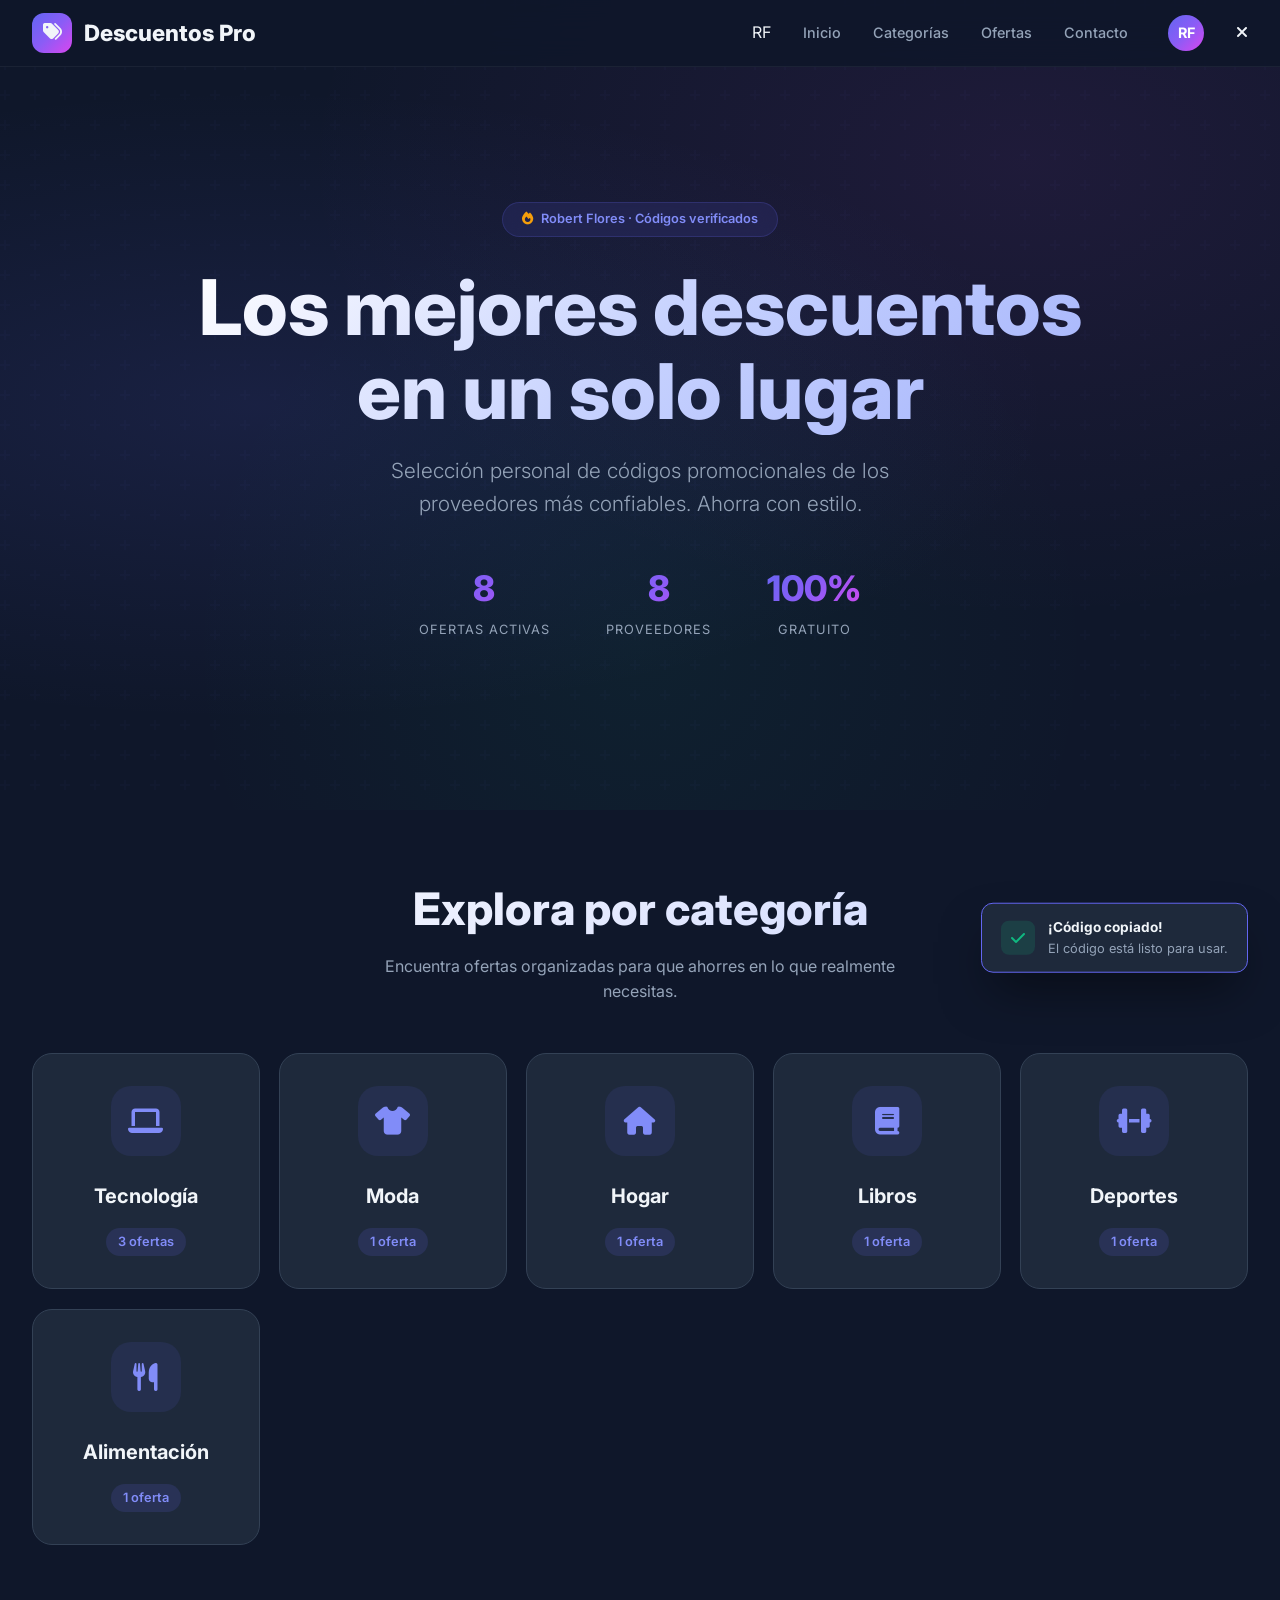
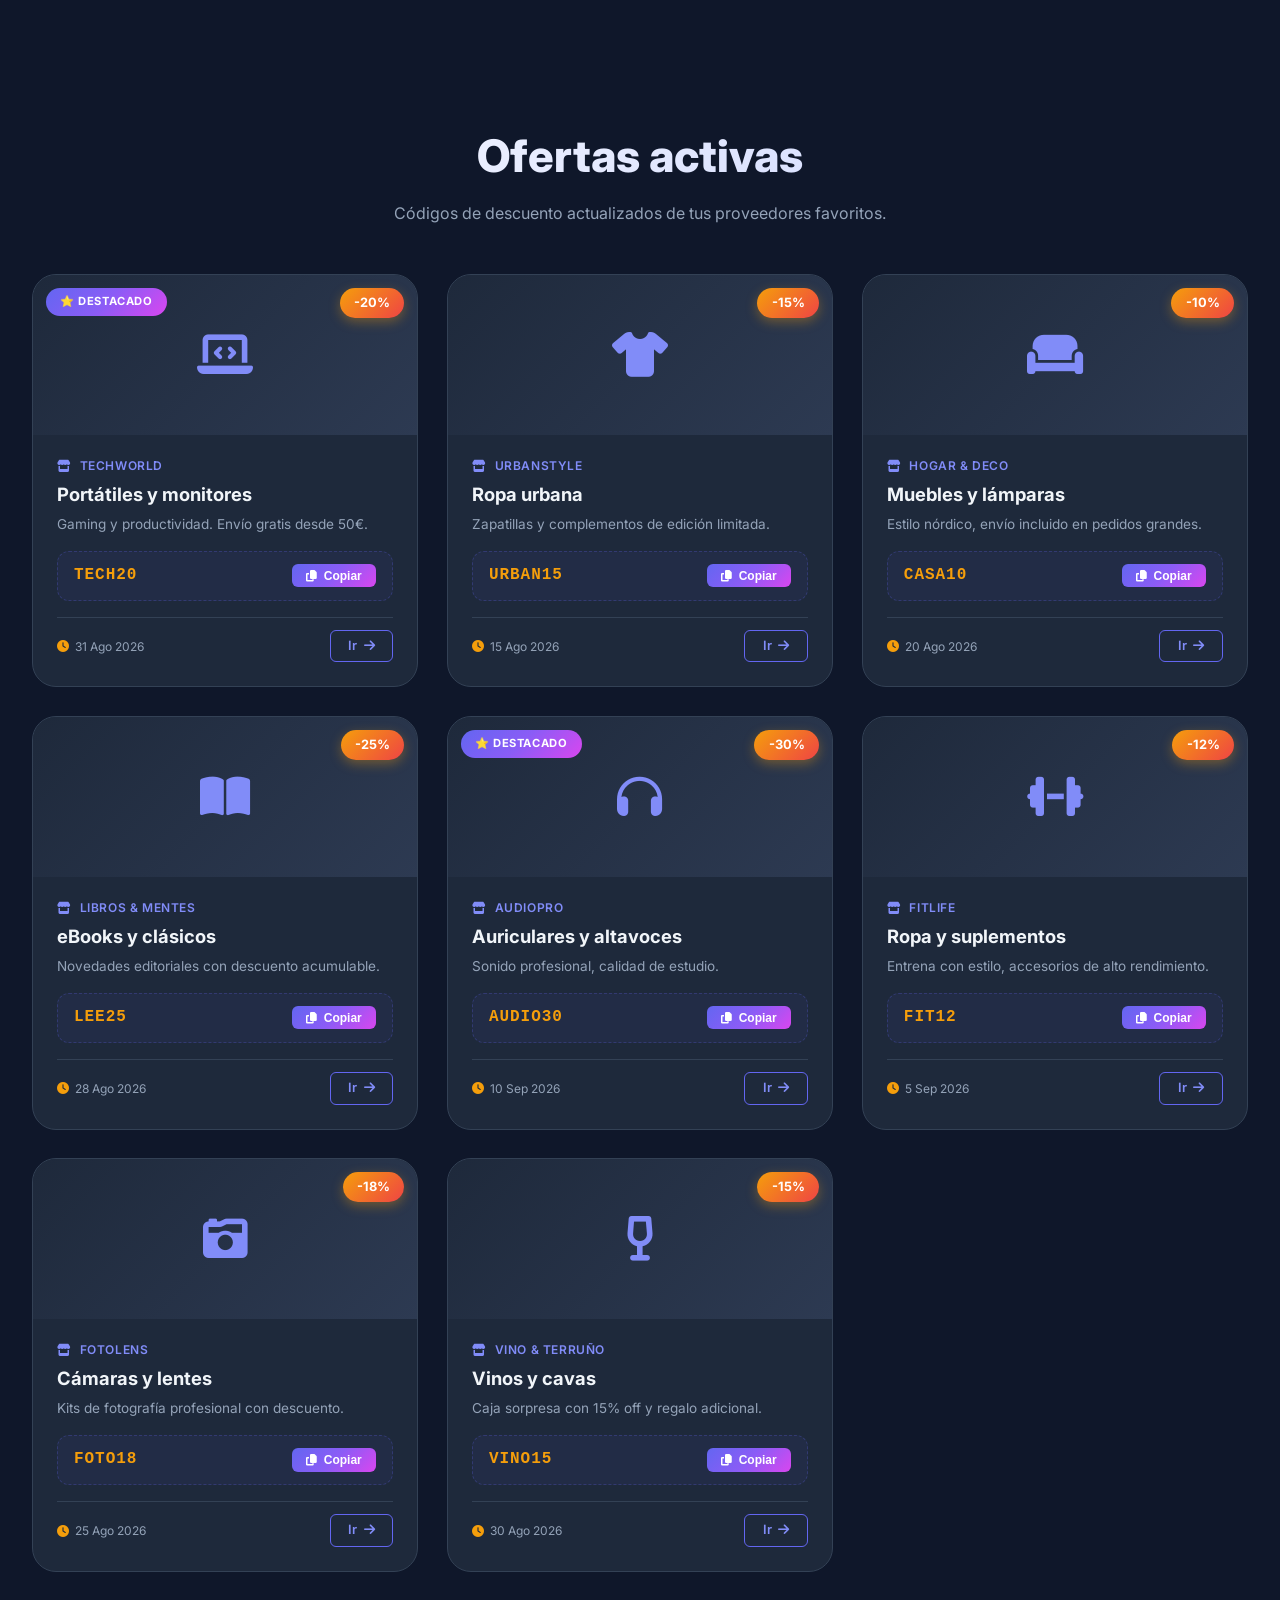
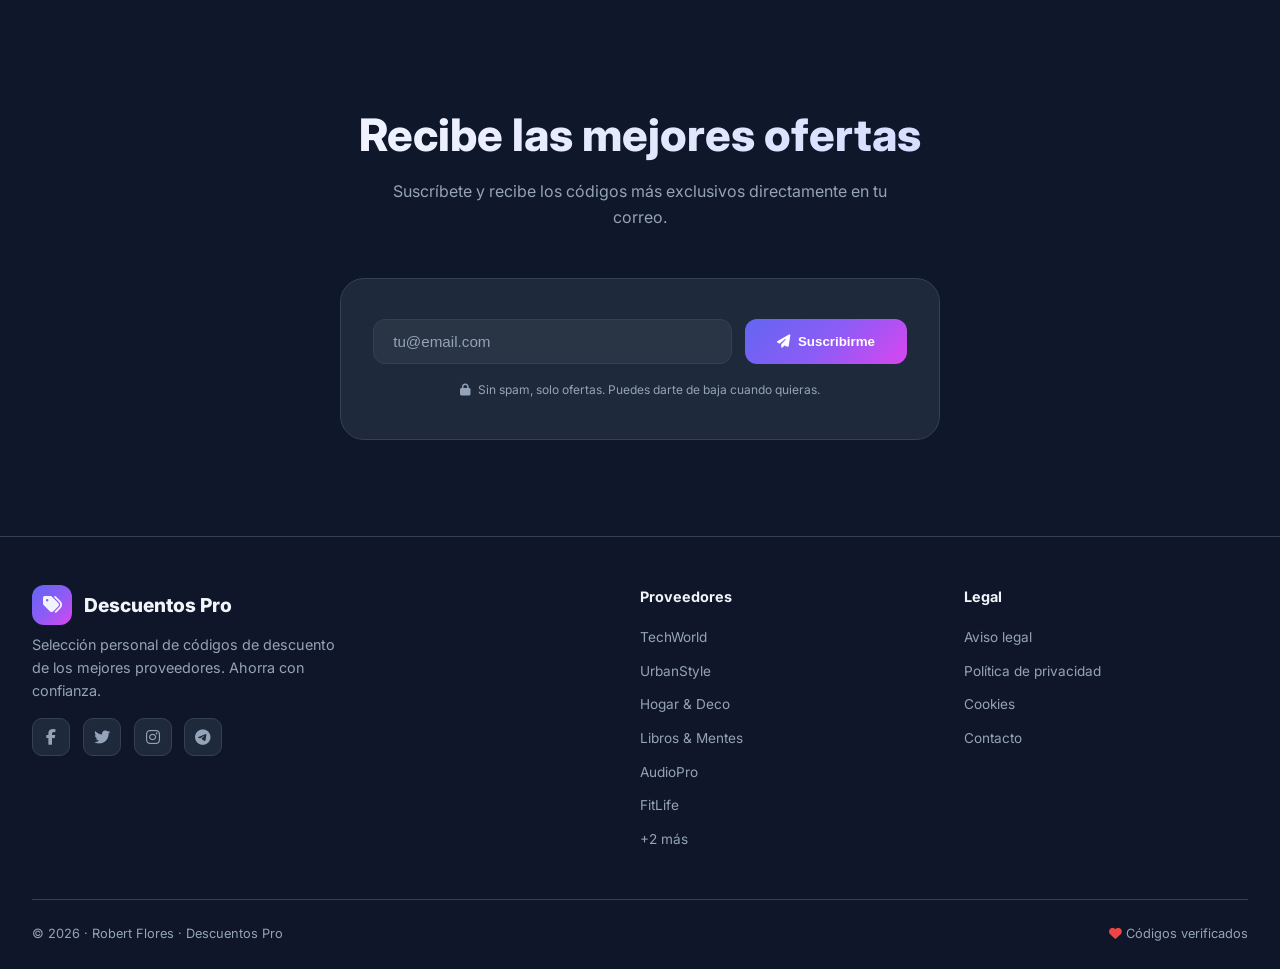
==== index.html @ d41b6330 "Mejorar menú hamburguesa para móvil" ====
<!DOCTYPE html>
<html lang="es">
<head>
    <meta charset="UTF-8">
    <meta name="viewport" content="width=device-width, initial-scale=1.0">
    <title>Descuentos Pro · Robert Flores</title>
    
    <!-- Google Fonts -->
    <link href="https://fonts.googleapis.com/css2?family=Inter:wght@300;400;500;600;700;800&display=swap" rel="stylesheet">
    
    <!-- Font Awesome -->
    <link rel="stylesheet" href="https://cdnjs.cloudflare.com/ajax/libs/font-awesome/6.5.1/css/all.min.css">
    
    <!-- CSS Personalizado -->
    <link rel="stylesheet" href="css/style.css">
</head>
<body>

<!-- ===== NAVEGACIÓN ===== -->
<nav id="navbar">
    <div class="nav-container">
        <a href="#" class="logo">
            <span class="logo-icon"><i class="fas fa-tags"></i></span>
            Descuentos Pro
        </a>
        
        <ul class="nav-links" id="navLinks">
            <!-- Avatar en móvil (se muestra solo en móvil) -->
            <li class="nav-avatar-mobile">RF</li>
            
            <!-- Enlaces -->
            <li><a href="#inicio" onclick="cerrarMenu()">Inicio</a></li>
            <li><a href="#categorias" onclick="cerrarMenu()">Categorías</a></li>
            <li><a href="#ofertas" onclick="cerrarMenu()">Ofertas</a></li>
            <li><a href="#contacto" onclick="cerrarMenu()">Contacto</a></li>
            
            <!-- Avatar en desktop -->
            <li><span class="nav-avatar">RF</span></li>
            
            <!-- Botón cerrar en móvil -->
            <li class="close-menu-btn" onclick="cerrarMenu()">
                <i class="fas fa-times"></i>
            </li>
        </ul>
        
        <button class="mobile-menu-btn" id="menuBtn" onclick="toggleMenu()">
            <i class="fas fa-bars"></i>
        </button>
    </div>
</nav>
    <!-- ===== HERO ===== -->
    <section class="hero" id="inicio">
        <div class="hero-content">
            <div class="hero-badge">
                <i class="fas fa-fire"></i> Robert Flores · Códigos verificados
            </div>
            <h1>Los mejores descuentos en un solo lugar</h1>
            <p>Selección personal de códigos promocionales de los proveedores más confiables. Ahorra con estilo.</p>
            <div class="hero-stats">
                <div class="stat-item">
                    <div class="stat-number" id="totalOfertas">0</div>
                    <div class="stat-label">Ofertas activas</div>
                </div>
                <div class="stat-item">
                    <div class="stat-number" id="totalProveedores">0</div>
                    <div class="stat-label">Proveedores</div>
                </div>
                <div class="stat-item">
                    <div class="stat-number">100%</div>
                    <div class="stat-label">Gratuito</div>
                </div>
            </div>
        </div>
    </section>

    <!-- ===== CATEGORÍAS ===== -->
    <section id="categorias">
        <div class="section-header fade-in">
            <h2>Explora por categoría</h2>
            <p>Encuentra ofertas organizadas para que ahorres en lo que realmente necesitas.</p>
        </div>
        <div class="categories-grid" id="categoriesGrid">
            <!-- Generado dinámicamente desde JavaScript -->
        </div>
    </section>

<!-- ===== OFERTAS ===== -->
<section id="ofertas">
    <div class="section-header fade-in">
        <h2>Ofertas activas</h2>
        <p id="filterStatus">Códigos de descuento actualizados de tus proveedores favoritos.</p>
        <!-- Botón para volver a todas las ofertas (oculto por defecto) -->
        <button id="resetFilterBtn" style="display:none; margin-top: 1rem; padding: 0.5rem 1.5rem; background: var(--gradient-1); border: none; border-radius: var(--radius-sm); color: white; font-weight: 600; cursor: pointer; transition: all 0.3s ease;">
            <i class="fas fa-undo"></i> Ver todas las ofertas
        </button>
    </div>
    <div class="products-grid" id="productsGrid">
        <div class="loading">
            <i class="fas fa-spinner fa-spin"></i>
            <p>Cargando ofertas...</p>
        </div>
    </div>
</section>

    <!-- ===== CONTACTO / NEWSLETTER ===== -->
    <section id="contacto">
        <div class="section-header fade-in">
            <h2>Recibe las mejores ofertas</h2>
            <p>Suscríbete y recibe los códigos más exclusivos directamente en tu correo.</p>
        </div>
        <div class="newsletter-container">
            <!-- Formulario con Formspree (reemplaza TU_ID) -->
            <form action="https://formspree.io/f/TU_ID_AQUI" method="POST" class="newsletter-form">
                <input type="email" name="email" placeholder="tu@email.com" required>
                <button type="submit">
                    <i class="fas fa-paper-plane"></i> Suscribirme
                </button>
            </form>
            <p class="newsletter-note">
                <i class="fas fa-lock"></i> Sin spam, solo ofertas. Puedes darte de baja cuando quieras.
            </p>
        </div>
    </section>

    <!-- ===== FOOTER ===== -->
    <footer>
        <div class="footer-container">
            <div class="footer-grid">
                <div class="footer-brand">
                    <a href="#" class="logo" style="font-size:1.2rem;">
                        <span class="logo-icon"><i class="fas fa-tags"></i></span>
                        Descuentos Pro
                    </a>
                    <p>Selección personal de códigos de descuento de los mejores proveedores. Ahorra con confianza.</p>
                    <div class="footer-social">
                        <a href="#" class="social-link"><i class="fab fa-facebook-f"></i></a>
                        <a href="#" class="social-link"><i class="fab fa-twitter"></i></a>
                        <a href="#" class="social-link"><i class="fab fa-instagram"></i></a>
                        <a href="#" class="social-link"><i class="fab fa-telegram-plane"></i></a>
                    </div>
                </div>
                <div class="footer-column">
                    <h4>Proveedores</h4>
                    <ul id="footerProveedores">
                        <!-- Generado dinámicamente -->
                    </ul>
                </div>
                <div class="footer-column">
                    <h4>Legal</h4>
                    <ul>
                        <li><a href="#">Aviso legal</a></li>
                        <li><a href="#">Política de privacidad</a></li>
                        <li><a href="#">Cookies</a></li>
                        <li><a href="#">Contacto</a></li>
                    </ul>
                </div>
            </div>
            <div class="footer-bottom">
                <span>© 2026 · Robert Flores · Descuentos Pro</span>
                <span><i class="fas fa-heart" style="color:#ef4444;"></i> Códigos verificados</span>
            </div>
        </div>
    </footer>

    <!-- ===== TOAST NOTIFICATION ===== -->
    <div class="toast" id="toast">
        <div class="toast-icon"><i class="fas fa-check"></i></div>
        <div class="toast-content">
            <h4 id="toast-title">¡Código copiado!</h4>
            <p id="toast-message">El código está listo para usar.</p>
        </div>
    </div>

    <!-- ===== JAVASCRIPT ===== -->
    <script src="js/main.js"></script>

</body>
</html>
---- css/style.css ----
/* ========================================
   VARIABLES GLOBALES
   ======================================== */
:root {
    --primary: #6366f1;
    --primary-dark: #4f46e5;
    --primary-light: #818cf8;
    --secondary: #f59e0b;
    --accent: #10b981;
    --bg: #0f172a;
    --bg-card: #1e293b;
    --bg-card-hover: #334155;
    --text: #f1f5f9;
    --text-muted: #94a3b8;
    --border: #334155;
    --gradient-1: linear-gradient(135deg, #6366f1 0%, #8b5cf6 50%, #d946ef 100%);
    --gradient-2: linear-gradient(135deg, #f59e0b 0%, #ef4444 100%);
    --shadow: 0 25px 50px -12px rgba(0, 0, 0, 0.5);
    --shadow-sm: 0 4px 6px -1px rgba(0, 0, 0, 0.3);
    --radius: 24px;
    --radius-sm: 12px;
}

/* ========================================
   RESET Y BASE
   ======================================== */
* {
    margin: 0;
    padding: 0;
    box-sizing: border-box;
}

body {
    font-family: 'Inter', sans-serif;
    background: var(--bg);
    color: var(--text);
    line-height: 1.6;
    overflow-x: hidden;
}

/* ========================================
   SCROLLBAR PERSONALIZADA
   ======================================== */
::-webkit-scrollbar {
    width: 6px;
}
::-webkit-scrollbar-track {
    background: var(--bg);
}
::-webkit-scrollbar-thumb {
    background: var(--bg-card);
    border-radius: 4px;
}
::-webkit-scrollbar-thumb:hover {
    background: var(--border);
}

/* ========================================
   NAVEGACIÓN
   ======================================== */
nav {
    position: fixed;
    top: 0;
    left: 0;
    right: 0;
    z-index: 1000;
    padding: 0.8rem 2rem;
    background: rgba(15, 23, 42, 0.85);
    backdrop-filter: blur(16px);
    border-bottom: 1px solid rgba(255, 255, 255, 0.05);
    transition: all 0.3s ease;
}

nav.scrolled {
    padding: 0.5rem 2rem;
    background: rgba(15, 23, 42, 0.96);
    box-shadow: 0 4px 20px rgba(0, 0, 0, 0.3);
}

.nav-container {
    max-width: 1400px;
    margin: 0 auto;
    display: flex;
    justify-content: space-between;
    align-items: center;
}

.logo {
    display: flex;
    align-items: center;
    gap: 0.75rem;
    font-size: 1.4rem;
    font-weight: 800;
    color: var(--text);
    text-decoration: none;
}

.logo-icon {
    width: 40px;
    height: 40px;
    background: var(--gradient-1);
    border-radius: var(--radius-sm);
    display: flex;
    align-items: center;
    justify-content: center;
    font-size: 1.2rem;
}

.nav-links {
    display: flex;
    gap: 2rem;
    list-style: none;
    align-items: center;
}

.nav-links a {
    color: var(--text-muted);
    text-decoration: none;
    font-weight: 500;
    font-size: 0.9rem;
    transition: color 0.2s;
    position: relative;
}

.nav-links a::after {
    content: '';
    position: absolute;
    bottom: -4px;
    left: 0;
    width: 0;
    height: 2px;
    background: var(--gradient-1);
    transition: width 0.3s ease;
}

.nav-links a:hover {
    color: var(--text);
}

.nav-links a:hover::after {
    width: 100%;
}

.nav-avatar {
    width: 36px;
    height: 36px;
    border-radius: 50%;
    background: var(--gradient-1);
    display: flex;
    align-items: center;
    justify-content: center;
    font-weight: 700;
    font-size: 0.9rem;
    color: white;
    margin-left: 0.5rem;
}

.mobile-menu-btn {
    display: none;
    background: none;
    border: none;
    color: var(--text);
    font-size: 1.5rem;
    cursor: pointer;
}

/* ========================================
   HERO
   ======================================== */
.hero {
    min-height: 90vh;
    display: flex;
    flex-direction: column;
    justify-content: center;
    align-items: center;
    text-align: center;
    padding: 6rem 2rem 4rem;
    position: relative;
    background:
        radial-gradient(ellipse at 20% 50%, rgba(99, 102, 241, 0.12) 0%, transparent 55%),
        radial-gradient(ellipse at 80% 20%, rgba(217, 70, 239, 0.08) 0%, transparent 50%),
        radial-gradient(ellipse at 50% 80%, rgba(16, 185, 129, 0.06) 0%, transparent 50%),
        var(--bg);
}

.hero::before {
    content: '';
    position: absolute;
    inset: 0;
    background: url("data:image/svg+xml,%3Csvg width='60' height='60' viewBox='0 0 60 60' xmlns='http://www.w3.org/2000/svg'%3E%3Cg fill='none' fill-rule='evenodd'%3E%3Cg fill='%236366f1' fill-opacity='0.04'%3E%3Cpath d='M36 34v-4h-2v4h-4v2h4v4h2v-4h4v-2h-4zm0-30V0h-2v4h-4v2h4v4h2V6h4V4h-4zM6 34v-4H4v4H0v2h4v4h2v-4h4v-2H6zM6 4V0H4v4H0v2h4v4h2V6h4V4H6z'/%3E%3C/g%3E%3C/g%3E%3C/svg%3E");
    opacity: 0.6;
    pointer-events: none;
}

.hero-content {
    position: relative;
    z-index: 2;
    max-width: 900px;
}

.hero-badge {
    display: inline-flex;
    align-items: center;
    gap: 0.5rem;
    background: rgba(99, 102, 241, 0.12);
    border: 1px solid rgba(99, 102, 241, 0.2);
    padding: 0.4rem 1.2rem;
    border-radius: 50px;
    font-size: 0.8rem;
    font-weight: 600;
    color: var(--primary-light);
    margin-bottom: 1.8rem;
    backdrop-filter: blur(8px);
}

.hero-badge i {
    color: var(--secondary);
}

.hero h1 {
    font-size: clamp(2.5rem, 6vw, 4.8rem);
    font-weight: 800;
    line-height: 1.1;
    margin-bottom: 1.2rem;
    background: linear-gradient(135deg, #fff 0%, #c7d2fe 50%, #a5b4fc 100%);
    -webkit-background-clip: text;
    -webkit-text-fill-color: transparent;
    background-clip: text;
}

.hero p {
    font-size: clamp(1rem, 2vw, 1.3rem);
    color: var(--text-muted);
    max-width: 600px;
    margin: 0 auto 2.5rem;
    font-weight: 300;
}

.hero-stats {
    display: flex;
    justify-content: center;
    gap: 3.5rem;
    flex-wrap: wrap;
    margin-top: 2.5rem;
}

.stat-item {
    text-align: center;
}

.stat-number {
    font-size: 2.2rem;
    font-weight: 800;
    background: var(--gradient-1);
    -webkit-background-clip: text;
    -webkit-text-fill-color: transparent;
    background-clip: text;
}

.stat-label {
    color: var(--text-muted);
    font-size: 0.8rem;
    text-transform: uppercase;
    letter-spacing: 0.08em;
    margin-top: 0.2rem;
}

/* ========================================
   SECCIONES
   ======================================== */
section {
    padding: 4rem 2rem;
    max-width: 1400px;
    margin: 0 auto;
}

.section-header {
    text-align: center;
    margin-bottom: 3rem;
}

.section-header h2 {
    font-size: clamp(1.8rem, 3.5vw, 2.8rem);
    font-weight: 800;
    background: linear-gradient(135deg, #fff 0%, #c7d2fe 100%);
    -webkit-background-clip: text;
    -webkit-text-fill-color: transparent;
    background-clip: text;
}

.section-header p {
    color: var(--text-muted);
    font-size: 1rem;
    max-width: 550px;
    margin: 0.5rem auto 0;
}

/* ========================================
   CATEGORÍAS
   ======================================== */
.categories-grid {
    display: grid;
    grid-template-columns: repeat(auto-fit, minmax(200px, 1fr));
    gap: 1.2rem;
    margin-bottom: 3rem;
}

.category-card {
    background: var(--bg-card);
    border: 1px solid var(--border);
    border-radius: 20px;
    padding: 2rem 1.5rem;
    text-align: center;
    cursor: pointer;
    transition: all 0.4s cubic-bezier(0.4, 0, 0.2, 1);
    position: relative;
    overflow: hidden;
}

/* Línea de color en la parte superior que aparece al hacer hover */
.category-card::before {
    content: '';
    position: absolute;
    top: 0;
    left: 0;
    right: 0;
    height: 3px;
    background: linear-gradient(90deg, #6366f1 0%, #8b5cf6 50%, #d946ef 100%);
    transform: scaleX(0);
    transition: transform 0.4s ease;
}

.category-card:hover {
    transform: translateY(-8px);
    border-color: var(--primary);
    box-shadow: var(--shadow);
}

.category-card:hover::before {
    transform: scaleX(1);
}

/* Icono de la categoría */
.category-card i {
    width: 70px;
    height: 70px;
    background: rgba(99, 102, 241, 0.1);
    border-radius: 20px;
    display: flex;
    align-items: center;
    justify-content: center;
    margin: 0 auto 1.5rem;
    font-size: 1.75rem;
    color: var(--primary-light);
    transition: all 0.3s ease;
}

/* ¡EFECTO QUE ILUMINA EL ICONO! */
.category-card:hover i {
    background: var(--gradient-1);
    color: white;
    transform: scale(1.1) rotate(-5deg);
    box-shadow: 0 10px 30px rgba(99, 102, 241, 0.4);
}

/* Texto de la categoría */
.category-card h4 {
    font-size: 1.25rem;
    font-weight: 700;
    margin-bottom: 0.5rem;
}

.category-card span {
    display: inline-block;
    background: rgba(99, 102, 241, 0.15);
    color: var(--primary-light);
    padding: 0.25rem 0.75rem;
    border-radius: 50px;
    font-size: 0.8rem;
    font-weight: 600;
    margin-top: 0.5rem;
}
/* ========================================
   PRODUCTOS / OFERTAS
   ======================================== */
.products-grid {
    display: grid;
    grid-template-columns: repeat(auto-fill, minmax(320px, 1fr));
    gap: 1.8rem;
}

.product-card {
    background: var(--bg-card);
    border: 1px solid var(--border);
    border-radius: var(--radius);
    overflow: hidden;
    transition: all 0.35s cubic-bezier(0.4, 0, 0.2, 1);
}

.product-card:hover {
    transform: translateY(-6px);
    border-color: var(--primary);
    box-shadow: var(--shadow);
}

.product-image {
    width: 100%;
    height: 160px;
    background: linear-gradient(135deg, #1e293b 0%, #2d3a52 100%);
    display: flex;
    align-items: center;
    justify-content: center;
    font-size: 2.8rem;
    color: var(--primary-light);
    position: relative;
}

.product-image .discount-tag {
    position: absolute;
    top: 0.8rem;
    right: 0.8rem;
    background: var(--gradient-2);
    color: white;
    padding: 0.3rem 0.9rem;
    border-radius: 50px;
    font-weight: 700;
    font-size: 0.8rem;
    box-shadow: 0 4px 12px rgba(245, 158, 11, 0.35);
}

.product-image .featured-badge {
    position: absolute;
    top: 0.8rem;
    left: 0.8rem;
    background: var(--gradient-1);
    color: white;
    padding: 0.3rem 0.9rem;
    border-radius: 50px;
    font-weight: 700;
    font-size: 0.7rem;
    text-transform: uppercase;
    letter-spacing: 0.05em;
}

.product-content {
    padding: 1.3rem 1.5rem 1.5rem;
}

.product-provider {
    display: flex;
    align-items: center;
    gap: 0.5rem;
    color: var(--primary-light);
    font-size: 0.75rem;
    font-weight: 600;
    text-transform: uppercase;
    letter-spacing: 0.05em;
    margin-bottom: 0.3rem;
}

.product-title {
    font-size: 1.15rem;
    font-weight: 700;
    margin-bottom: 0.3rem;
}

.product-description {
    color: var(--text-muted);
    font-size: 0.85rem;
    margin-bottom: 1rem;
    line-height: 1.5;
}

.code-box {
    background: rgba(99, 102, 241, 0.06);
    border: 1.5px dashed rgba(99, 102, 241, 0.25);
    border-radius: var(--radius-sm);
    padding: 0.7rem 1rem;
    display: flex;
    align-items: center;
    justify-content: space-between;
    gap: 0.8rem;
    transition: all 0.2s;
    margin-bottom: 1rem;
}

.code-box:hover {
    border-color: var(--primary);
    background: rgba(99, 102, 241, 0.08);
}

.code-box .code {
    font-family: 'Courier New', monospace;
    font-weight: 700;
    font-size: 1rem;
    color: var(--secondary);
    letter-spacing: 0.06em;
}

.copy-btn {
    background: var(--gradient-1);
    border: none;
    color: white;
    padding: 0.3rem 0.9rem;
    border-radius: 6px;
    font-weight: 600;
    font-size: 0.75rem;
    cursor: pointer;
    transition: all 0.2s;
    display: flex;
    align-items: center;
    gap: 0.4rem;
    white-space: nowrap;
}

.copy-btn:hover {
    transform: scale(1.04);
    box-shadow: 0 4px 14px rgba(99, 102, 241, 0.3);
}

.copy-btn.copied {
    background: var(--accent);
}

.product-footer {
    display: flex;
    justify-content: space-between;
    align-items: center;
    padding-top: 0.8rem;
    border-top: 1px solid var(--border);
    flex-wrap: wrap;
    gap: 0.5rem;
}

.expiry {
    display: flex;
    align-items: center;
    gap: 0.4rem;
    color: var(--text-muted);
    font-size: 0.75rem;
}

.expiry i {
    color: var(--secondary);
}

.visit-btn {
    background: transparent;
    border: 1px solid var(--primary);
    color: var(--primary-light);
    padding: 0.3rem 1.1rem;
    border-radius: 6px;
    font-weight: 600;
    font-size: 0.8rem;
    text-decoration: none;
    transition: all 0.2s;
    display: inline-flex;
    align-items: center;
    gap: 0.4rem;
}

.visit-btn:hover {
    background: var(--primary);
    color: white;
    transform: translateX(3px);
}

/* ========================================
   NEWSLETTER / CONTACTO
   ======================================== */
.newsletter-container {
    max-width: 600px;
    margin: 0 auto;
    background: var(--bg-card);
    border: 1px solid var(--border);
    border-radius: var(--radius);
    padding: 2.5rem 2rem;
    text-align: center;
}

.newsletter-form {
    display: flex;
    flex-wrap: wrap;
    gap: 0.8rem;
    justify-content: center;
}

.newsletter-form input {
    flex: 1;
    min-width: 200px;
    padding: 0.8rem 1.2rem;
    background: rgba(255, 255, 255, 0.05);
    border: 1px solid var(--border);
    border-radius: var(--radius-sm);
    color: var(--text);
    font-size: 0.95rem;
    outline: none;
    transition: all 0.3s ease;
}

.newsletter-form input:focus {
    border-color: var(--primary);
    box-shadow: 0 0 0 3px rgba(99, 102, 241, 0.2);
}

.newsletter-form input::placeholder {
    color: var(--text-muted);
}

.newsletter-form button {
    padding: 0.8rem 2rem;
    background: var(--gradient-1);
    border: none;
    border-radius: var(--radius-sm);
    color: white;
    font-weight: 700;
    cursor: pointer;
    transition: all 0.3s ease;
    display: flex;
    align-items: center;
    gap: 0.5rem;
}

.newsletter-form button:hover {
    transform: translateY(-2px);
    box-shadow: 0 10px 30px rgba(99, 102, 241, 0.3);
}

.newsletter-note {
    color: var(--text-muted);
    font-size: 0.75rem;
    margin-top: 1rem;
}

.newsletter-note i {
    margin-right: 0.3rem;
}

/* ========================================
   FOOTER
   ======================================== */
footer {
    background: rgba(15, 23, 42, 0.95);
    border-top: 1px solid var(--border);
    padding: 3rem 2rem 1.5rem;
    margin-top: 2rem;
}

.footer-container {
    max-width: 1400px;
    margin: 0 auto;
}

.footer-grid {
    display: grid;
    grid-template-columns: 2fr 1fr 1fr;
    gap: 2.5rem;
    margin-bottom: 2.5rem;
}

.footer-brand p {
    color: var(--text-muted);
    font-size: 0.9rem;
    margin-top: 0.5rem;
    max-width: 320px;
}

.footer-social {
    display: flex;
    gap: 0.8rem;
    margin-top: 1rem;
}

.social-link {
    width: 38px;
    height: 38px;
    background: var(--bg-card);
    border: 1px solid var(--border);
    border-radius: 10px;
    display: flex;
    align-items: center;
    justify-content: center;
    color: var(--text-muted);
    text-decoration: none;
    transition: all 0.2s;
}

.social-link:hover {
    background: var(--primary);
    color: white;
    border-color: var(--primary);
    transform: translateY(-2px);
}

.footer-column h4 {
    font-size: 0.9rem;
    font-weight: 700;
    margin-bottom: 1rem;
}

.footer-column ul {
    list-style: none;
}

.footer-column li {
    margin-bottom: 0.5rem;
}

.footer-column a {
    color: var(--text-muted);
    text-decoration: none;
    font-size: 0.85rem;
    transition: color 0.2s;
}

.footer-column a:hover {
    color: var(--primary-light);
}

.footer-bottom {
    border-top: 1px solid var(--border);
    padding-top: 1.5rem;
    display: flex;
    justify-content: space-between;
    flex-wrap: wrap;
    gap: 0.8rem;
    font-size: 0.8rem;
    color: var(--text-muted);
}

/* ========================================
   TOAST NOTIFICATION
   ======================================== */
.toast {
    position: fixed;
    bottom: 2rem;
    right: 2rem;
    background: var(--bg-card);
    border: 1px solid var(--primary);
    border-radius: var(--radius-sm);
    padding: 0.8rem 1.2rem;
    display: flex;
    align-items: center;
    gap: 0.8rem;
    box-shadow: var(--shadow);
    transform: translateY(150%);
    transition: transform 0.35s cubic-bezier(0.4, 0, 0.2, 1);
    z-index: 9999;
    max-width: 380px;
}

.toast.show {
    transform: translateY(0);
}

.toast-icon {
    width: 34px;
    height: 34px;
    background: rgba(16, 185, 129, 0.15);
    border-radius: 8px;
    display: flex;
    align-items: center;
    justify-content: center;
    color: var(--accent);
    font-size: 1rem;
}

.toast-content h4 {
    font-size: 0.85rem;
    font-weight: 700;
}

.toast-content p {
    color: var(--text-muted);
    font-size: 0.8rem;
}

/* ========================================
   LOADING
   ======================================== */
.loading {
    text-align: center;
    padding: 4rem;
    color: var(--text-muted);
    grid-column: 1 / -1;
}

.loading i {
    font-size: 3rem;
    margin-bottom: 1rem;
    color: var(--primary);
}

/* ========================================
   ANIMACIONES
   ======================================== */
.fade-in {
    opacity: 0;
    transform: translateY(25px);
    transition: all 0.6s ease;
}

.fade-in.visible {
    opacity: 1;
    transform: translateY(0);
}

/* ========================================
   RESPONSIVE
   ======================================== */
@media (max-width: 768px) {
    .nav-links {
        display: none;
    }
    
    .mobile-menu-btn {
        display: block;
    }
    
    .hero-stats {
        gap: 2rem;
    }
    
    .stat-number {
        font-size: 1.8rem;
    }
    
    .footer-grid {
        grid-template-columns: 1fr;
        text-align: center;
    }
    
    .footer-social {
        justify-content: center;
    }
    
    .footer-brand p {
        max-width: 100%;
    }
    
    .products-grid {
        grid-template-columns: 1fr;
    }
    
    .categories-grid {
        grid-template-columns: repeat(2, 1fr);
    }
}

@media (max-width: 480px) {
    .categories-grid {
        grid-template-columns: 1fr 1fr;
        gap: 0.8rem;
    }
    
    .category-card {
        padding: 1rem;
    }
    
    .category-card i {
        font-size: 1.4rem;
    }
    
    .newsletter-form {
        flex-direction: column;
    }
    
    .newsletter-form input,
    .newsletter-form button {
        width: 100%;
    }
}

/* ========================================
   BOTÓN RESET FILTRO
   ======================================== */
#resetFilterBtn {
    transition: all 0.3s ease;
}

#resetFilterBtn:hover {
    transform: scale(1.05);
    box-shadow: 0 4px 15px rgba(99, 102, 241, 0.4);
}

#resetFilterBtn i {
    margin-right: 0.5rem;
}

/* ========================================
   MENÚ MÓVIL MEJORADO
   ======================================== */

/* El botón hamburguesa */
.mobile-menu-btn {
    display: none;
    background: none;
    border: none;
    color: var(--text);
    font-size: 1.5rem;
    cursor: pointer;
    z-index: 1001;
    padding: 0.5rem;
    position: relative;
}

/* Cuando el menú está abierto */
.mobile-menu-btn.active {
    color: var(--primary-light);
}

/* El menú desplegable */
.nav-links {
    display: flex;
    gap: 2rem;
    list-style: none;
    align-items: center;
}

/* ========================================
   ESTILOS PARA MÓVIL (max-width: 768px)
   ======================================== */
@media (max-width: 768px) {
    /* El botón hamburguesa se muestra */
    .mobile-menu-btn {
        display: block;
        order: 3;
    }

    /* El logo queda a la izquierda */
    .nav-container .logo {
        order: 1;
    }

    /* Avatar se oculta en móvil (opcional) */
    .nav-avatar {
        display: none;
    }

    /* El menú se convierte en overlay */
    .nav-links {
        position: fixed;
        top: 0;
        left: 0;
        right: 0;
        bottom: 0;
        background: rgba(15, 23, 42, 0.98);
        backdrop-filter: blur(20px);
        flex-direction: column;
        justify-content: center;
        align-items: center;
        gap: 2rem;
        padding: 2rem;
        z-index: 1000;
        opacity: 0;
        visibility: hidden;
        transform: translateY(-20px);
        transition: all 0.4s cubic-bezier(0.4, 0, 0.2, 1);
        pointer-events: none;
    }

    /* Cuando el menú está abierto */
    .nav-links.active {
        opacity: 1;
        visibility: visible;
        transform: translateY(0);
        pointer-events: all;
    }

    /* Estilo de los enlaces en móvil */
    .nav-links a {
        font-size: 1.8rem;
        font-weight: 600;
        color: var(--text);
        padding: 0.5rem 2rem;
        border-radius: 12px;
        transition: all 0.3s ease;
        width: 100%;
        max-width: 300px;
        text-align: center;
    }

    .nav-links a::after {
        display: none;
    }

    .nav-links a:hover {
        background: rgba(99, 102, 241, 0.15);
        color: var(--primary-light);
    }

    /* Avatar en móvil (dentro del menú) */
    .nav-links .nav-avatar-mobile {
        display: flex;
        width: 60px;
        height: 60px;
        background: var(--gradient-1);
        border-radius: 50%;
        align-items: center;
        justify-content: center;
        font-size: 1.8rem;
        font-weight: 700;
        color: white;
        margin-bottom: 1rem;
    }

    /* Ocultar avatar del nav en móvil */
    .nav-links .nav-avatar {
        display: none;
    }

    /* Cerrar menú con X (opcional) */
    .close-menu-btn {
        position: absolute;
        top: 1.5rem;
        right: 1.5rem;
        background: none;
        border: none;
        color: var(--text);
        font-size: 2rem;
        cursor: pointer;
        padding: 0.5rem;
        transition: transform 0.3s ease;
    }

    .close-menu-btn:hover {
        transform: rotate(90deg);
        color: var(--primary-light);
    }

    /* Contenedor del menú en móvil */
    .nav-links .menu-content {
        display: flex;
        flex-direction: column;
        align-items: center;
        gap: 1.5rem;
        width: 100%;
    }
}

/* ========================================
   TABLETAS (max-width: 1024px)
   ======================================== */
@media (max-width: 1024px) and (min-width: 769px) {
    .nav-links {
        gap: 1.5rem;
    }
    
    .nav-links a {
        font-size: 0.85rem;
    }
}

/* ========================================
   PANTALLAS MUY PEQUEÑAS (max-width: 480px)
   ======================================== */
@media (max-width: 480px) {
    .nav-links a {
        font-size: 1.4rem;
        padding: 0.4rem 1.5rem;
    }

    .nav-links .nav-avatar-mobile {
        width: 50px;
        height: 50px;
        font-size: 1.5rem;
    }
}
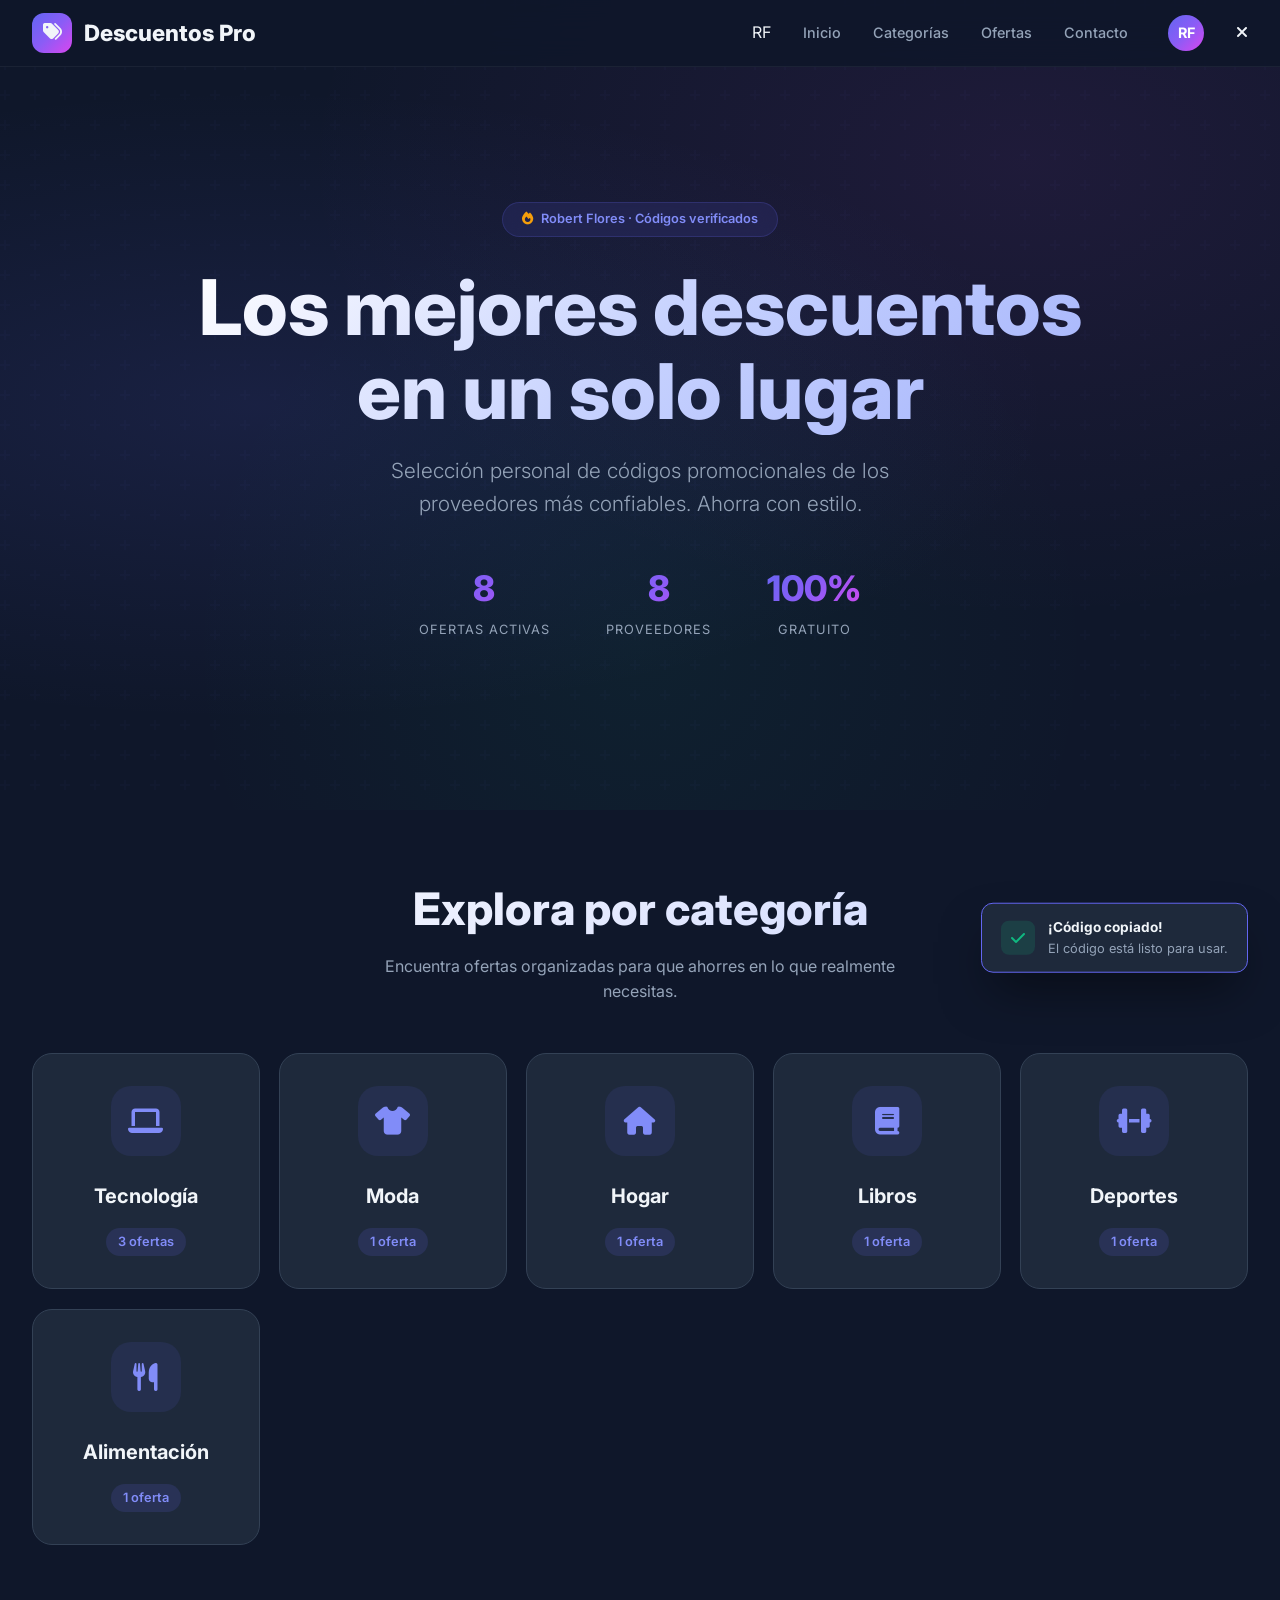
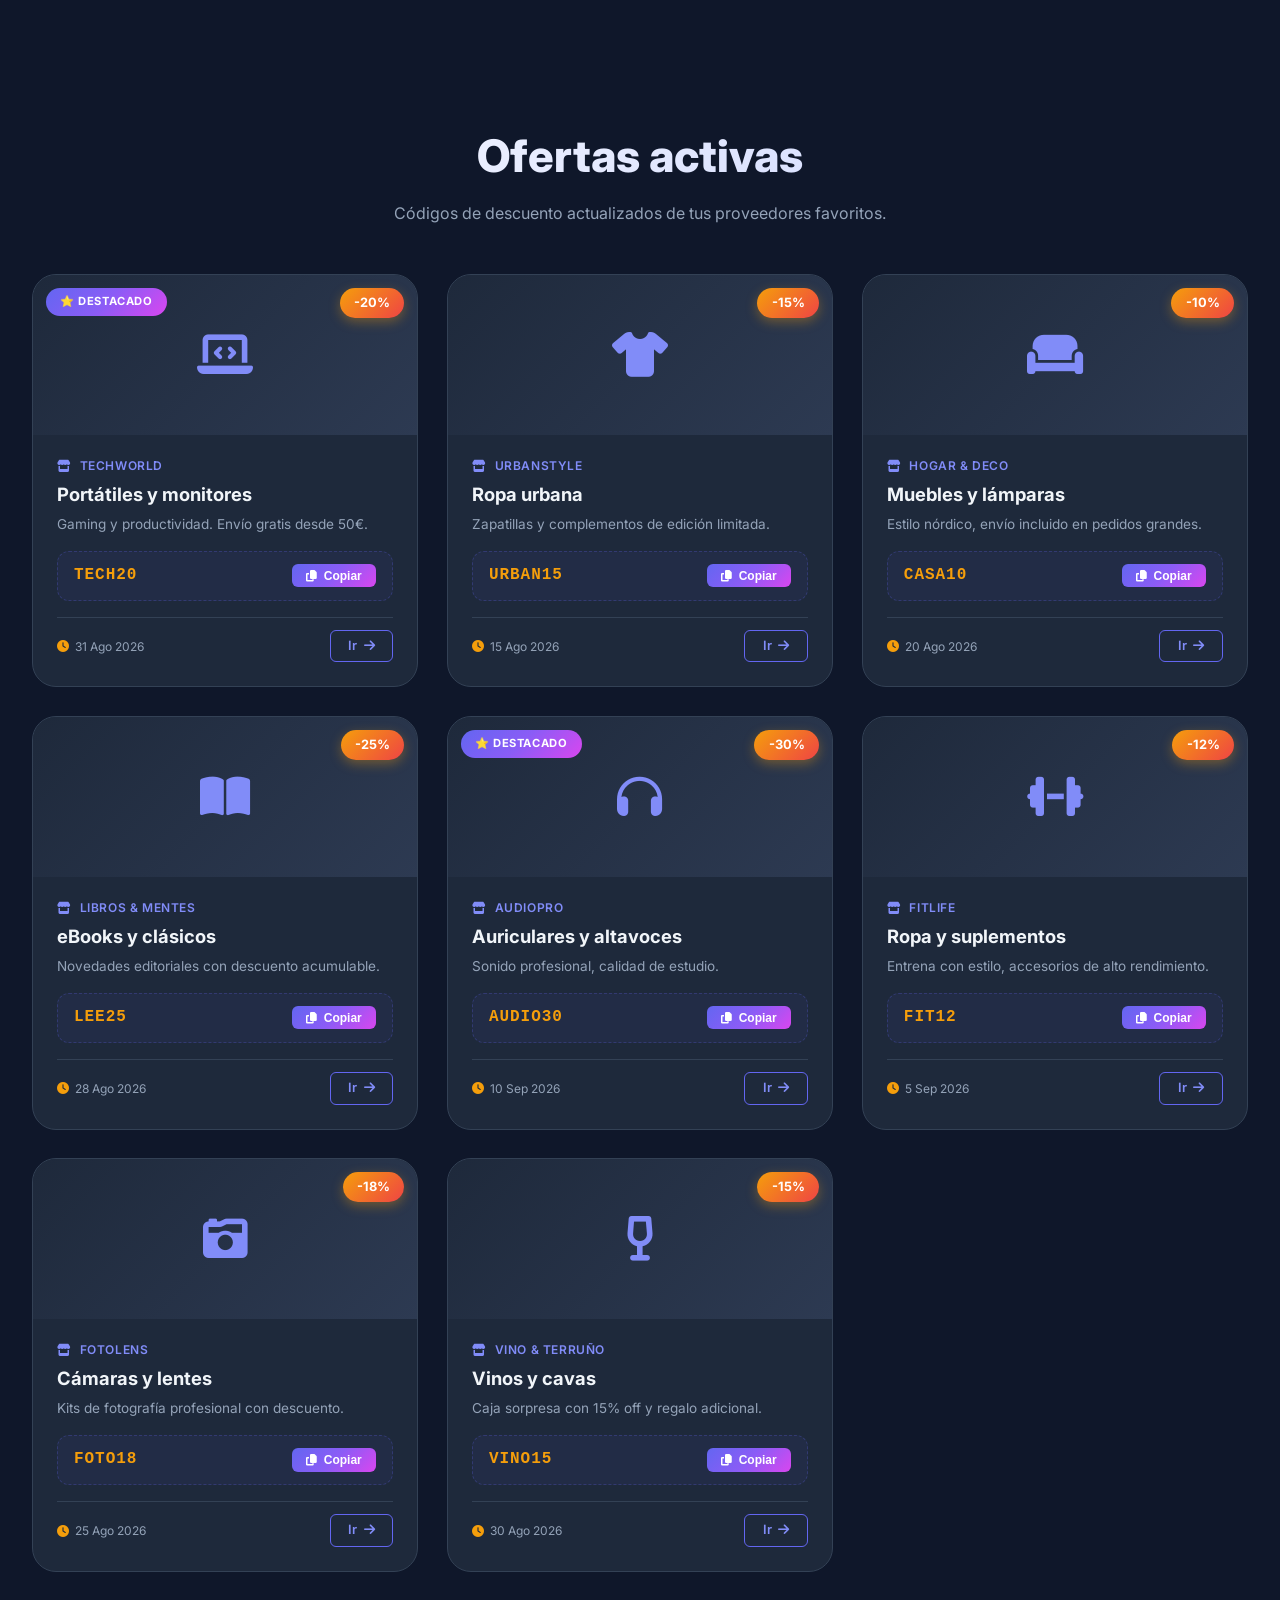
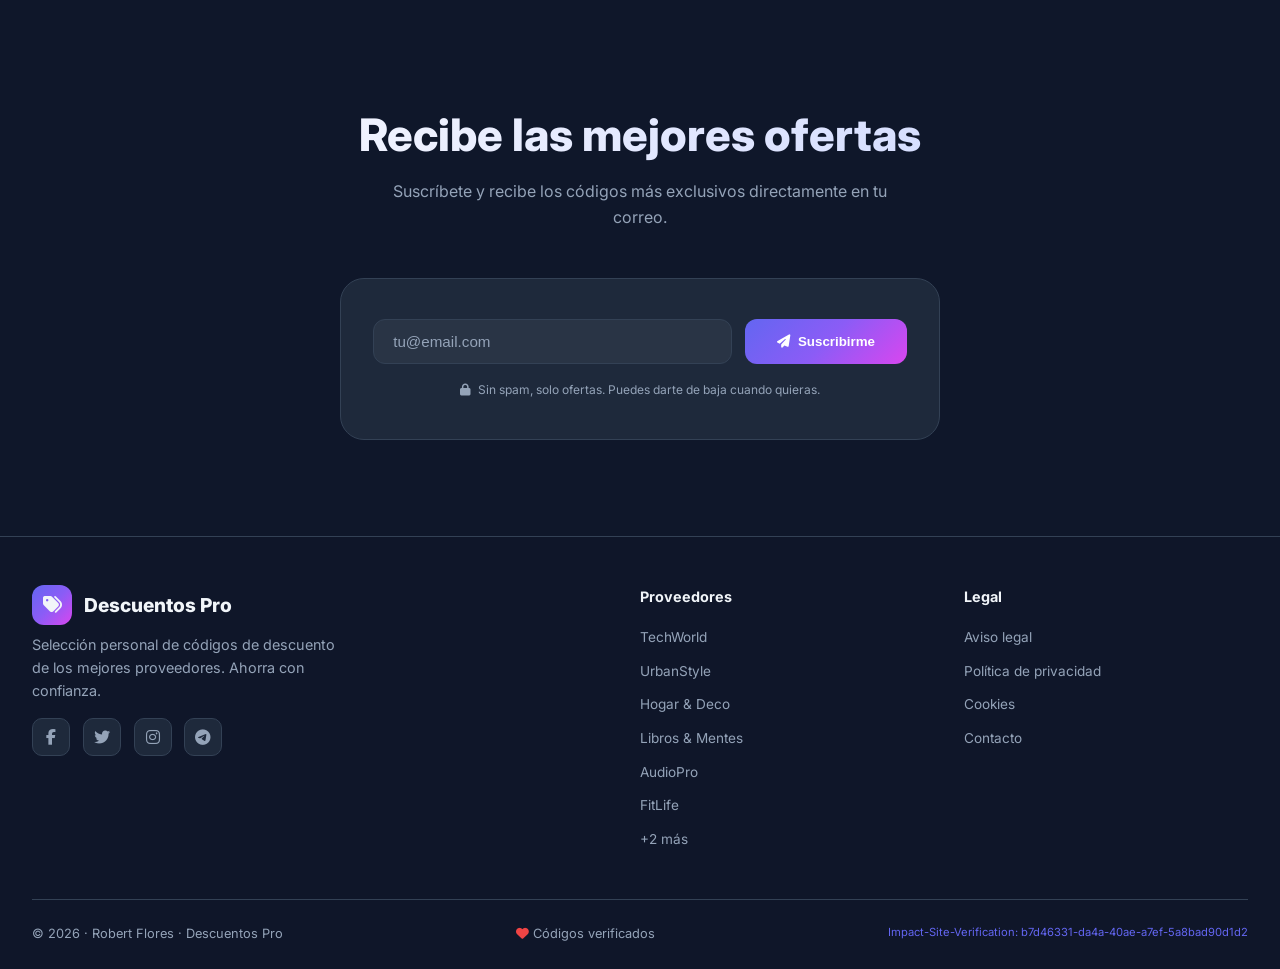
==== commit d72a70e5: "Agregar verificación de Impact en el footer" ====
--- a/index.html
+++ b/index.html
@@ -5,6 +5,9 @@
     <meta name="viewport" content="width=device-width, initial-scale=1.0">
     <title>Descuentos Pro · Robert Flores</title>
     
+    <!-- Meta Tag de verificacion de Impact -->
+    <!-- <meta name='impact-site-verification' value='b7d46331-da4a-40ae-a7ef-5a8bad90d1d2'> -->
+
     <!-- Google Fonts -->
     <link href="https://fonts.googleapis.com/css2?family=Inter:wght@300;400;500;600;700;800&display=swap" rel="stylesheet">
     
@@ -158,6 +161,7 @@
             <div class="footer-bottom">
                 <span>© 2026 · Robert Flores · Descuentos Pro</span>
                 <span><i class="fas fa-heart" style="color:#ef4444;"></i> Códigos verificados</span>
+                <span style="font-size:0.7rem; color:#6366f1;">Impact-Site-Verification: b7d46331-da4a-40ae-a7ef-5a8bad90d1d2</span>
             </div>
         </div>
     </footer>
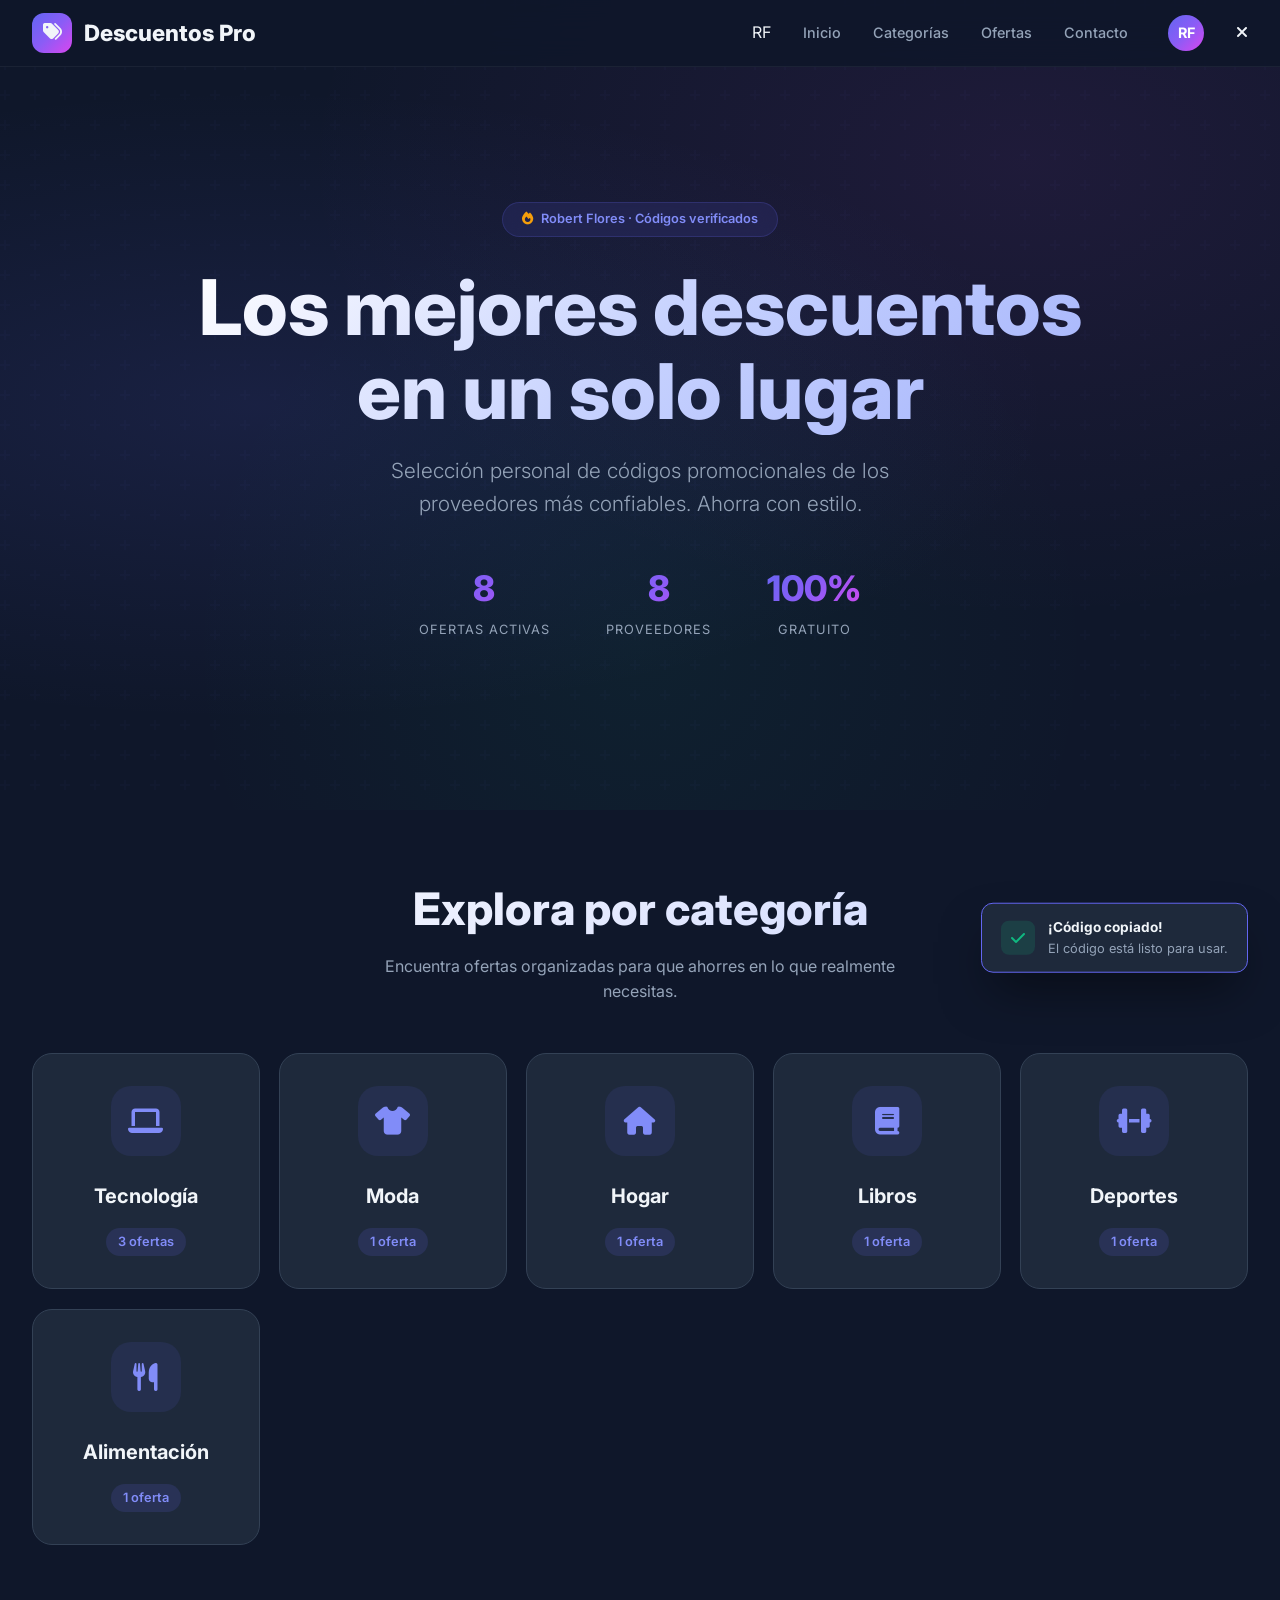
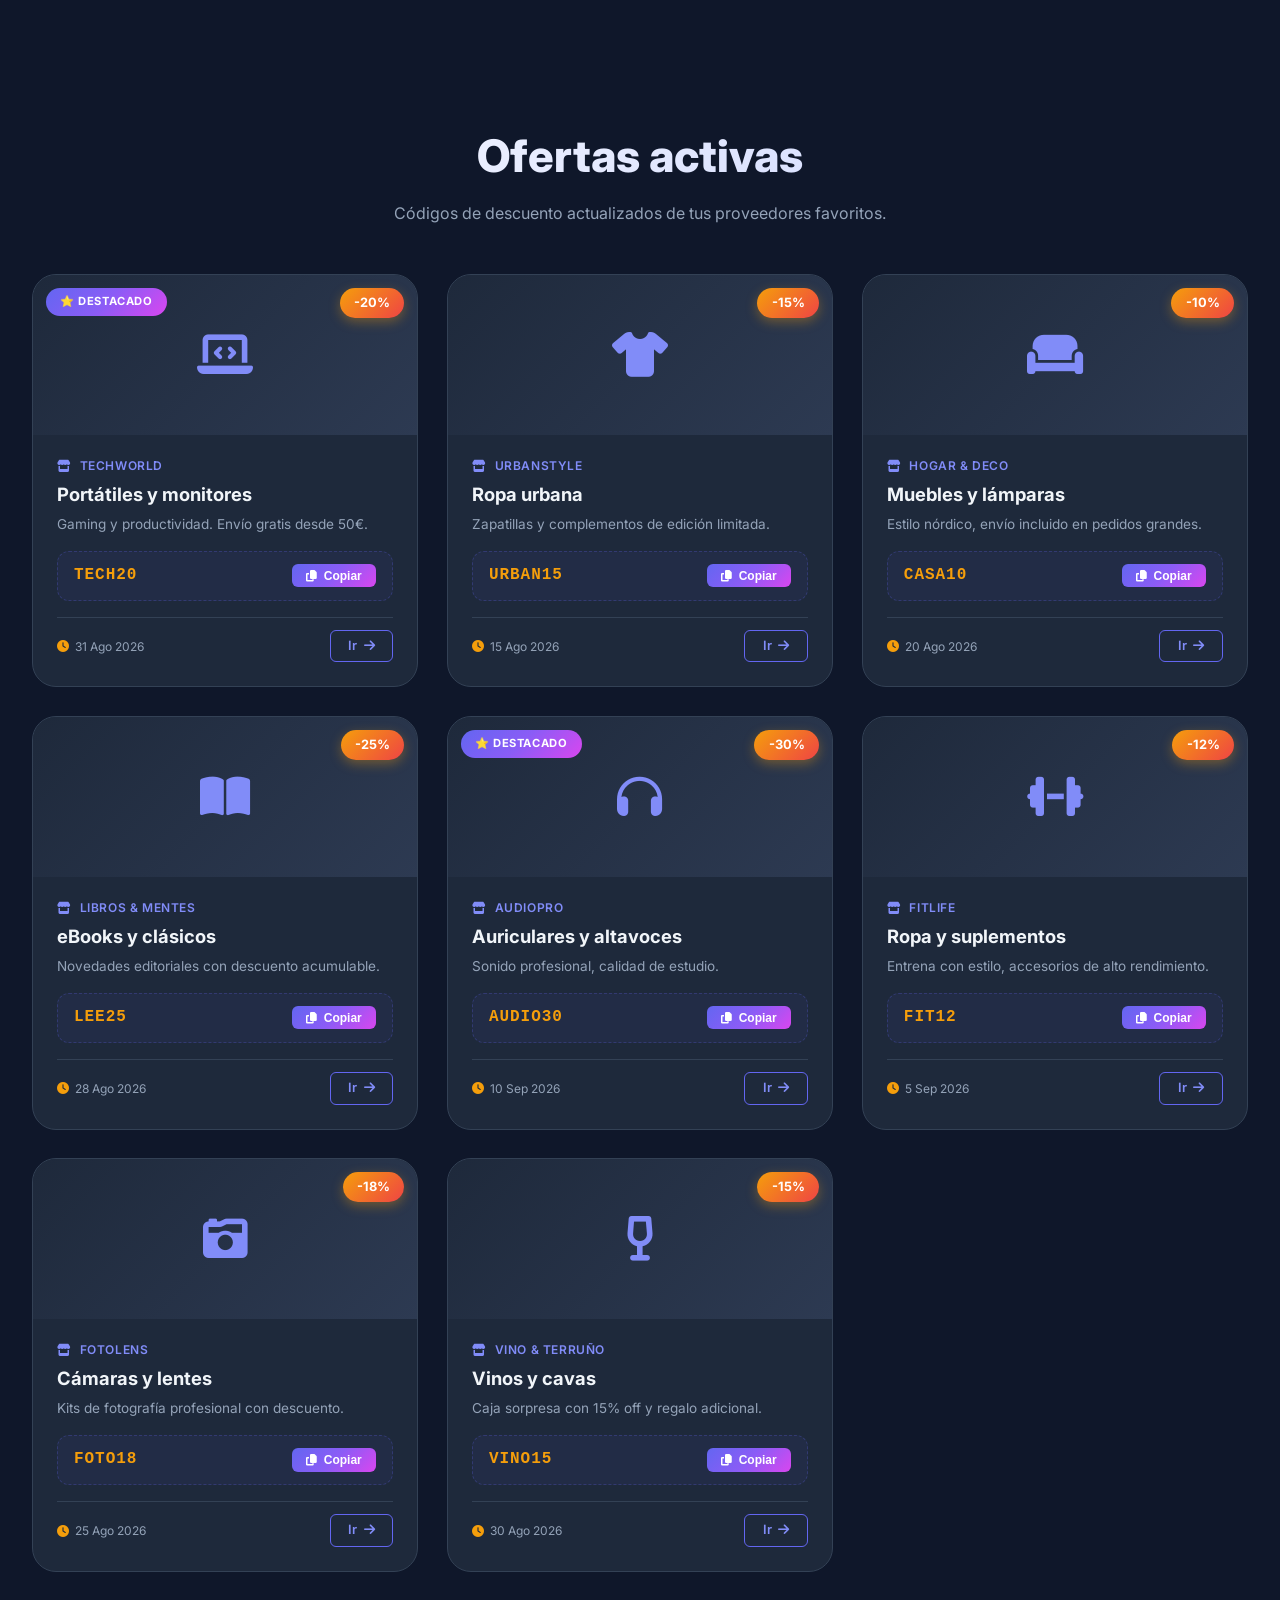
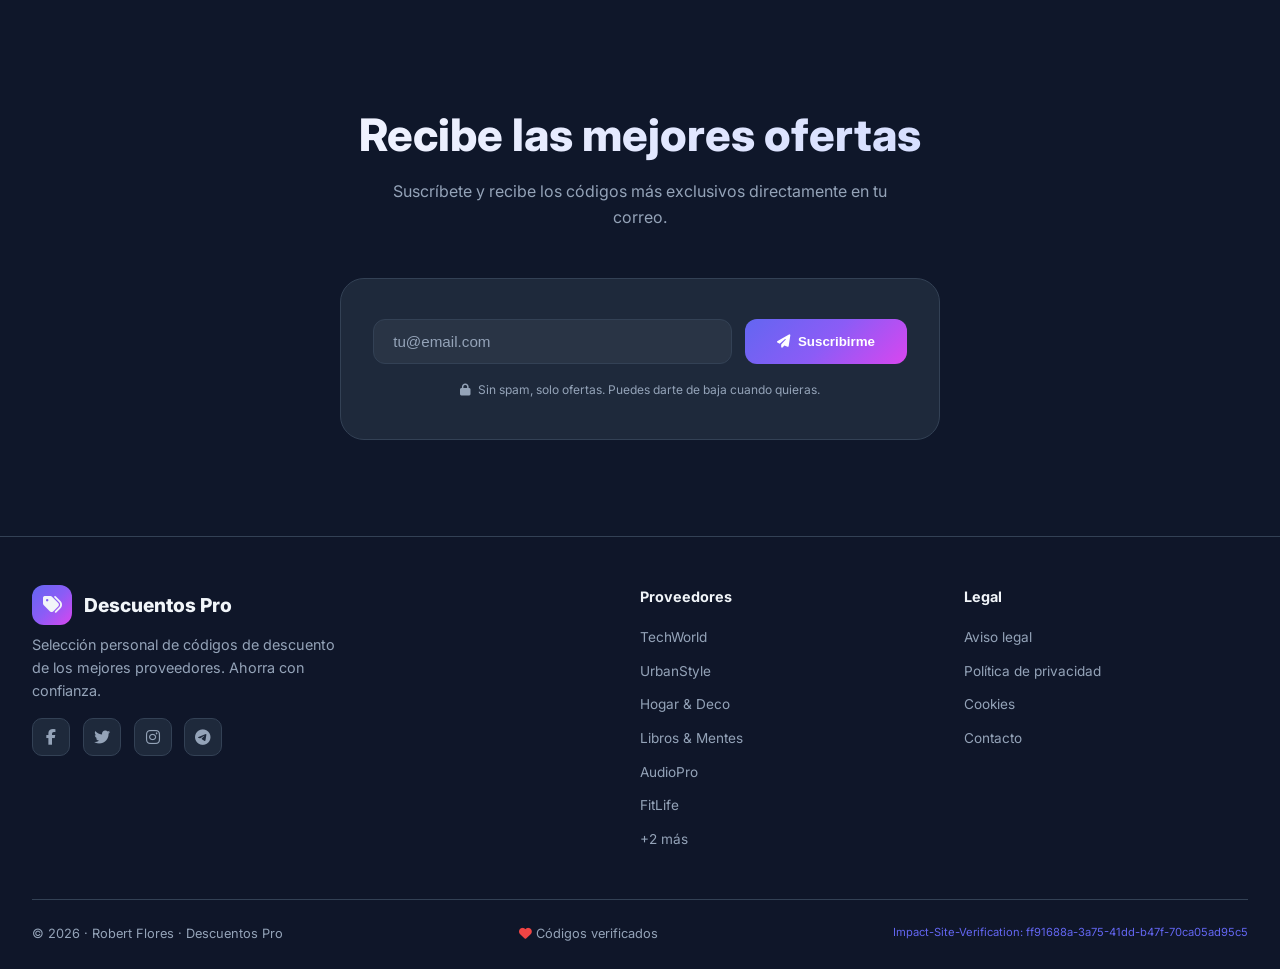
==== commit c018a946: "agregar nueva verificacion para Impact" ====
--- a/index.html
+++ b/index.html
@@ -161,7 +161,7 @@
             <div class="footer-bottom">
                 <span>© 2026 · Robert Flores · Descuentos Pro</span>
                 <span><i class="fas fa-heart" style="color:#ef4444;"></i> Códigos verificados</span>
-                <span style="font-size:0.7rem; color:#6366f1;">Impact-Site-Verification: b7d46331-da4a-40ae-a7ef-5a8bad90d1d2</span>
+                <span style="font-size:0.7rem; color:#6366f1;">Impact-Site-Verification: ff91688a-3a75-41dd-b47f-70ca05ad95c5</span>
             </div>
         </div>
     </footer>
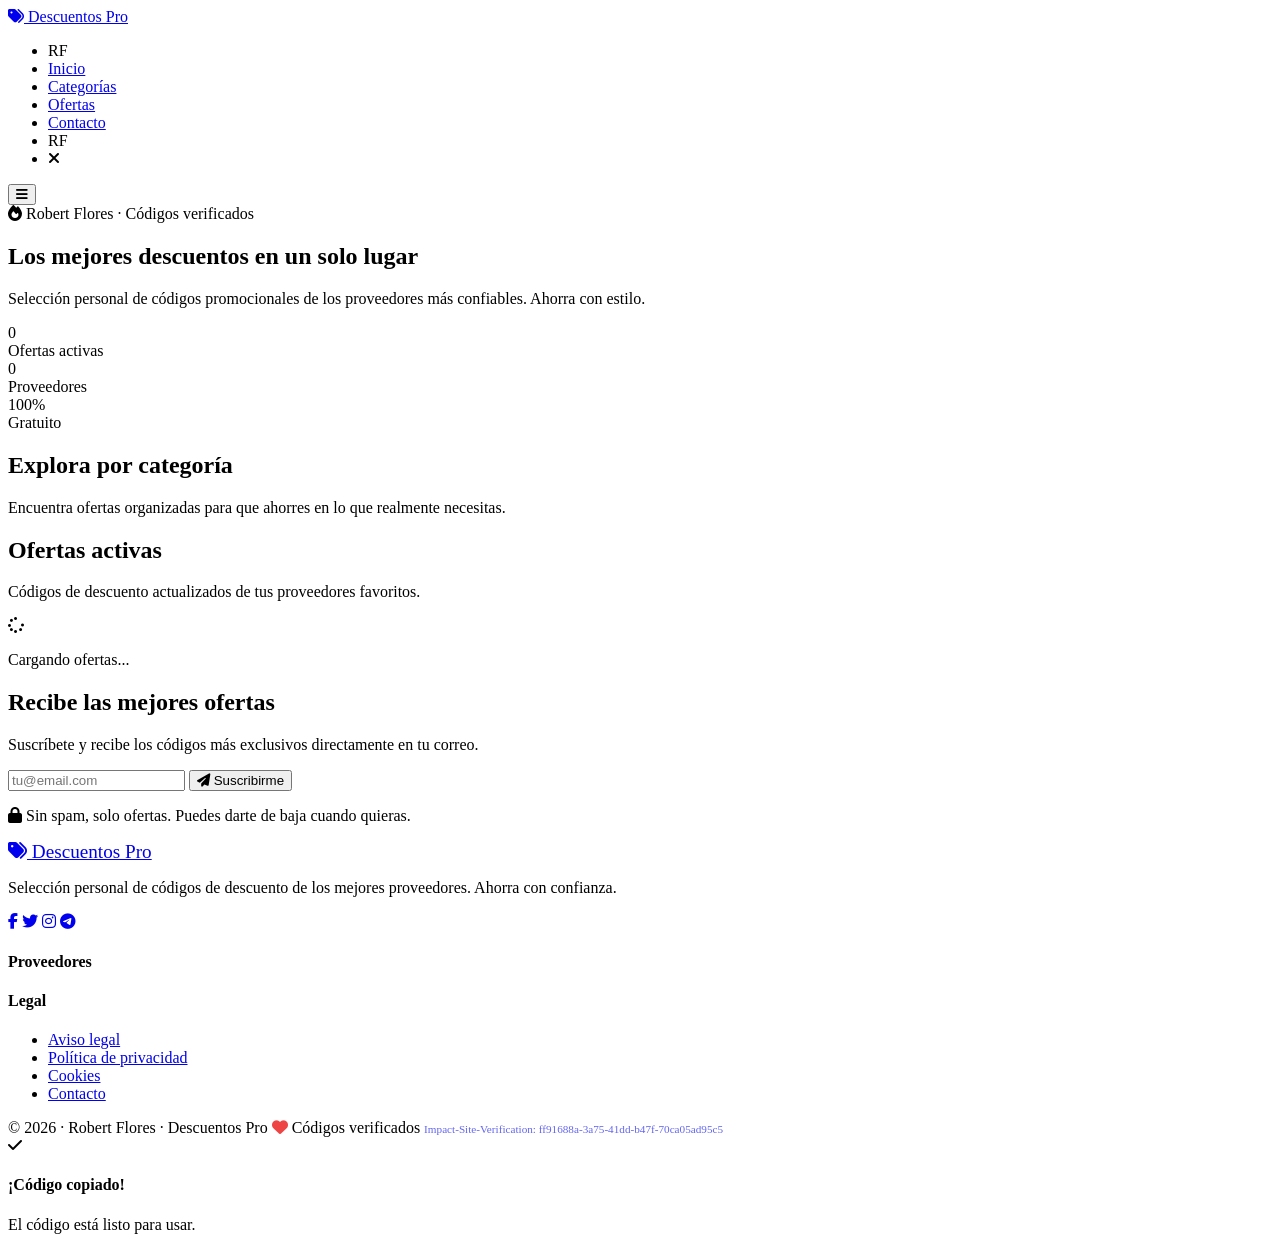
==== commit 258233b3: "Revert "actualizacion total para verificacion de Compact" This reverts commit 61b84866ad52a6159c82ac" ====
--- a/css/style.css
+++ b/css/style.css
@@ -1,433 +1,30 @@
 /* ========================================
-   VARIABLES GLOBALES
+   IMÁGENES EN PRODUCTOS
    ======================================== */
-:root {
-    --primary: #6366f1;
-    --primary-dark: #4f46e5;
-    --primary-light: #818cf8;
-    --secondary: #f59e0b;
-    --accent: #10b981;
-    --bg: #0f172a;
-    --bg-card: #1e293b;
-    --bg-card-hover: #334155;
-    --text: #f1f5f9;
-    --text-muted: #94a3b8;
-    --border: #334155;
-    --gradient-1: linear-gradient(135deg, #6366f1 0%, #8b5cf6 50%, #d946ef 100%);
-    --gradient-2: linear-gradient(135deg, #f59e0b 0%, #ef4444 100%);
-    --shadow: 0 25px 50px -12px rgba(0, 0, 0, 0.5);
-    --shadow-sm: 0 4px 6px -1px rgba(0, 0, 0, 0.3);
-    --radius: 24px;
-    --radius-sm: 12px;
+.product-image img {
+    width: 100%;
+    height: 100%;
+    object-fit: cover;
+    transition: transform 0.5s ease;
 }
 
-/* ========================================
-   RESET Y BASE
-   ======================================== */
-* {
-    margin: 0;
-    padding: 0;
-    box-sizing: border-box;
-}
-
-body {
-    font-family: 'Inter', sans-serif;
-    background: var(--bg);
-    color: var(--text);
-    line-height: 1.6;
-    overflow-x: hidden;
-}
-
-/* ========================================
-   SCROLLBAR PERSONALIZADA
-   ======================================== */
-::-webkit-scrollbar {
-    width: 6px;
-}
-::-webkit-scrollbar-track {
-    background: var(--bg);
-}
-::-webkit-scrollbar-thumb {
-    background: var(--bg-card);
-    border-radius: 4px;
-}
-::-webkit-scrollbar-thumb:hover {
-    background: var(--border);
-}
-
-/* ========================================
-   NAVEGACIÓN
-   ======================================== */
-nav {
-    position: fixed;
-    top: 0;
-    left: 0;
-    right: 0;
-    z-index: 1000;
-    padding: 0.8rem 2rem;
-    background: rgba(15, 23, 42, 0.85);
-    backdrop-filter: blur(16px);
-    border-bottom: 1px solid rgba(255, 255, 255, 0.05);
-    transition: all 0.3s ease;
-}
-
-nav.scrolled {
-    padding: 0.5rem 2rem;
-    background: rgba(15, 23, 42, 0.96);
-    box-shadow: 0 4px 20px rgba(0, 0, 0, 0.3);
-}
-
-.nav-container {
-    max-width: 1400px;
-    margin: 0 auto;
-    display: flex;
-    justify-content: space-between;
-    align-items: center;
-}
-
-.logo {
-    display: flex;
-    align-items: center;
-    gap: 0.75rem;
-    font-size: 1.4rem;
-    font-weight: 800;
-    color: var(--text);
-    text-decoration: none;
-}
-
-.logo-icon {
-    width: 40px;
-    height: 40px;
-    background: var(--gradient-1);
-    border-radius: var(--radius-sm);
-    display: flex;
-    align-items: center;
-    justify-content: center;
-    font-size: 1.2rem;
-}
-
-.nav-links {
-    display: flex;
-    gap: 2rem;
-    list-style: none;
-    align-items: center;
-}
-
-.nav-links a {
-    color: var(--text-muted);
-    text-decoration: none;
-    font-weight: 500;
-    font-size: 0.9rem;
-    transition: color 0.2s;
-    position: relative;
-}
-
-.nav-links a::after {
-    content: '';
-    position: absolute;
-    bottom: -4px;
-    left: 0;
-    width: 0;
-    height: 2px;
-    background: var(--gradient-1);
-    transition: width 0.3s ease;
-}
-
-.nav-links a:hover {
-    color: var(--text);
-}
-
-.nav-links a:hover::after {
-    width: 100%;
-}
-
-.nav-avatar {
-    width: 36px;
-    height: 36px;
-    border-radius: 50%;
-    background: var(--gradient-1);
-    display: flex;
-    align-items: center;
-    justify-content: center;
-    font-weight: 700;
-    font-size: 0.9rem;
-    color: white;
-    margin-left: 0.5rem;
-}
-
-.mobile-menu-btn {
-    display: none;
-    background: none;
-    border: none;
-    color: var(--text);
-    font-size: 1.5rem;
-    cursor: pointer;
-}
-
-/* ========================================
-   HERO
-   ======================================== */
-.hero {
-    min-height: 90vh;
-    display: flex;
-    flex-direction: column;
-    justify-content: center;
-    align-items: center;
-    text-align: center;
-    padding: 6rem 2rem 4rem;
-    position: relative;
-    background:
-        radial-gradient(ellipse at 20% 50%, rgba(99, 102, 241, 0.12) 0%, transparent 55%),
-        radial-gradient(ellipse at 80% 20%, rgba(217, 70, 239, 0.08) 0%, transparent 50%),
-        radial-gradient(ellipse at 50% 80%, rgba(16, 185, 129, 0.06) 0%, transparent 50%),
-        var(--bg);
-}
-
-.hero::before {
-    content: '';
-    position: absolute;
-    inset: 0;
-    background: url("data:image/svg+xml,%3Csvg width='60' height='60' viewBox='0 0 60 60' xmlns='http://www.w3.org/2000/svg'%3E%3Cg fill='none' fill-rule='evenodd'%3E%3Cg fill='%236366f1' fill-opacity='0.04'%3E%3Cpath d='M36 34v-4h-2v4h-4v2h4v4h2v-4h4v-2h-4zm0-30V0h-2v4h-4v2h4v4h2V6h4V4h-4zM6 34v-4H4v4H0v2h4v4h2v-4h4v-2H6zM6 4V0H4v4H0v2h4v4h2V6h4V4H6z'/%3E%3C/g%3E%3C/g%3E%3C/svg%3E");
-    opacity: 0.6;
-    pointer-events: none;
-}
-
-.hero-content {
-    position: relative;
-    z-index: 2;
-    max-width: 900px;
-}
-
-.hero-badge {
-    display: inline-flex;
-    align-items: center;
-    gap: 0.5rem;
-    background: rgba(99, 102, 241, 0.12);
-    border: 1px solid rgba(99, 102, 241, 0.2);
-    padding: 0.4rem 1.2rem;
-    border-radius: 50px;
-    font-size: 0.8rem;
-    font-weight: 600;
-    color: var(--primary-light);
-    margin-bottom: 1.8rem;
-    backdrop-filter: blur(8px);
-}
-
-.hero-badge i {
-    color: var(--secondary);
-}
-
-.hero h1 {
-    font-size: clamp(2.5rem, 6vw, 4.8rem);
-    font-weight: 800;
-    line-height: 1.1;
-    margin-bottom: 1.2rem;
-    background: linear-gradient(135deg, #fff 0%, #c7d2fe 50%, #a5b4fc 100%);
-    -webkit-background-clip: text;
-    -webkit-text-fill-color: transparent;
-    background-clip: text;
-}
-
-.hero p {
-    font-size: clamp(1rem, 2vw, 1.3rem);
-    color: var(--text-muted);
-    max-width: 600px;
-    margin: 0 auto 2.5rem;
-    font-weight: 300;
-}
-
-.hero-stats {
-    display: flex;
-    justify-content: center;
-    gap: 3.5rem;
-    flex-wrap: wrap;
-    margin-top: 2.5rem;
-}
-
-.stat-item {
-    text-align: center;
-}
-
-.stat-number {
-    font-size: 2.2rem;
-    font-weight: 800;
-    background: var(--gradient-1);
-    -webkit-background-clip: text;
-    -webkit-text-fill-color: transparent;
-    background-clip: text;
-}
-
-.stat-label {
-    color: var(--text-muted);
-    font-size: 0.8rem;
-    text-transform: uppercase;
-    letter-spacing: 0.08em;
-    margin-top: 0.2rem;
-}
-
-/* ========================================
-   SECCIONES
-   ======================================== */
-section {
-    padding: 4rem 2rem;
-    max-width: 1400px;
-    margin: 0 auto;
-}
-
-.section-header {
-    text-align: center;
-    margin-bottom: 3rem;
-}
-
-.section-header h2 {
-    font-size: clamp(1.8rem, 3.5vw, 2.8rem);
-    font-weight: 800;
-    background: linear-gradient(135deg, #fff 0%, #c7d2fe 100%);
-    -webkit-background-clip: text;
-    -webkit-text-fill-color: transparent;
-    background-clip: text;
-}
-
-.section-header p {
-    color: var(--text-muted);
-    font-size: 1rem;
-    max-width: 550px;
-    margin: 0.5rem auto 0;
-}
-
-/* ========================================
-   CATEGORÍAS
-   ======================================== */
-.categories-grid {
-    display: grid;
-    grid-template-columns: repeat(auto-fit, minmax(200px, 1fr));
-    gap: 1.2rem;
-    margin-bottom: 3rem;
-}
-
-.category-card {
-    background: var(--bg-card);
-    border: 1px solid var(--border);
-    border-radius: 20px;
-    padding: 2rem 1.5rem;
-    text-align: center;
-    cursor: pointer;
-    transition: all 0.4s cubic-bezier(0.4, 0, 0.2, 1);
-    position: relative;
-    overflow: hidden;
-}
-
-/* Línea de color en la parte superior que aparece al hacer hover */
-.category-card::before {
-    content: '';
-    position: absolute;
-    top: 0;
-    left: 0;
-    right: 0;
-    height: 3px;
-    background: linear-gradient(90deg, #6366f1 0%, #8b5cf6 50%, #d946ef 100%);
-    transform: scaleX(0);
-    transition: transform 0.4s ease;
-}
-
-.category-card:hover {
-    transform: translateY(-8px);
-    border-color: var(--primary);
-    box-shadow: var(--shadow);
-}
-
-.category-card:hover::before {
-    transform: scaleX(1);
-}
-
-/* Icono de la categoría */
-.category-card i {
-    width: 70px;
-    height: 70px;
-    background: rgba(99, 102, 241, 0.1);
-    border-radius: 20px;
-    display: flex;
-    align-items: center;
-    justify-content: center;
-    margin: 0 auto 1.5rem;
-    font-size: 1.75rem;
-    color: var(--primary-light);
-    transition: all 0.3s ease;
-}
-
-/* ¡EFECTO QUE ILUMINA EL ICONO! */
-.category-card:hover i {
-    background: var(--gradient-1);
-    color: white;
-    transform: scale(1.1) rotate(-5deg);
-    box-shadow: 0 10px 30px rgba(99, 102, 241, 0.4);
-}
-
-/* Texto de la categoría */
-.category-card h4 {
-    font-size: 1.25rem;
-    font-weight: 700;
-    margin-bottom: 0.5rem;
-}
-
-.category-card span {
-    display: inline-block;
-    background: rgba(99, 102, 241, 0.15);
-    color: var(--primary-light);
-    padding: 0.25rem 0.75rem;
-    border-radius: 50px;
-    font-size: 0.8rem;
-    font-weight: 600;
-    margin-top: 0.5rem;
-}
-/* ========================================
-   PRODUCTOS / OFERTAS
-   ======================================== */
-.products-grid {
-    display: grid;
-    grid-template-columns: repeat(auto-fill, minmax(320px, 1fr));
-    gap: 1.8rem;
-}
-
-.product-card {
-    background: var(--bg-card);
-    border: 1px solid var(--border);
-    border-radius: var(--radius);
-    overflow: hidden;
-    transition: all 0.35s cubic-bezier(0.4, 0, 0.2, 1);
-}
-
-.product-card:hover {
-    transform: translateY(-6px);
-    border-color: var(--primary);
-    box-shadow: var(--shadow);
+.product-card:hover .product-image img {
+    transform: scale(1.05);
 }
 
 .product-image {
-    width: 100%;
-    height: 160px;
-    background: linear-gradient(135deg, #1e293b 0%, #2d3a52 100%);
+    height: 180px;
+    background: var(--bg-card);
     display: flex;
     align-items: center;
     justify-content: center;
     font-size: 2.8rem;
     color: var(--primary-light);
     position: relative;
+    overflow: hidden;
 }
 
-.product-image .discount-tag {
-    position: absolute;
-    top: 0.8rem;
-    right: 0.8rem;
-    background: var(--gradient-2);
-    color: white;
-    padding: 0.3rem 0.9rem;
-    border-radius: 50px;
-    font-weight: 700;
-    font-size: 0.8rem;
-    box-shadow: 0 4px 12px rgba(245, 158, 11, 0.35);
-}
-
+/* Badge de afiliado */
 .product-image .featured-badge {
     position: absolute;
     top: 0.8rem;
@@ -440,629 +37,9 @@
     font-size: 0.7rem;
     text-transform: uppercase;
     letter-spacing: 0.05em;
+    z-index: 2;
 }
 
-.product-content {
-    padding: 1.3rem 1.5rem 1.5rem;
-}
-
-.product-provider {
-    display: flex;
-    align-items: center;
-    gap: 0.5rem;
-    color: var(--primary-light);
-    font-size: 0.75rem;
-    font-weight: 600;
-    text-transform: uppercase;
-    letter-spacing: 0.05em;
-    margin-bottom: 0.3rem;
-}
-
-.product-title {
-    font-size: 1.15rem;
-    font-weight: 700;
-    margin-bottom: 0.3rem;
-}
-
-.product-description {
-    color: var(--text-muted);
-    font-size: 0.85rem;
-    margin-bottom: 1rem;
-    line-height: 1.5;
-}
-
-.code-box {
-    background: rgba(99, 102, 241, 0.06);
-    border: 1.5px dashed rgba(99, 102, 241, 0.25);
-    border-radius: var(--radius-sm);
-    padding: 0.7rem 1rem;
-    display: flex;
-    align-items: center;
-    justify-content: space-between;
-    gap: 0.8rem;
-    transition: all 0.2s;
-    margin-bottom: 1rem;
-}
-
-.code-box:hover {
-    border-color: var(--primary);
-    background: rgba(99, 102, 241, 0.08);
-}
-
-.code-box .code {
-    font-family: 'Courier New', monospace;
-    font-weight: 700;
-    font-size: 1rem;
-    color: var(--secondary);
-    letter-spacing: 0.06em;
-}
-
-.copy-btn {
-    background: var(--gradient-1);
-    border: none;
-    color: white;
-    padding: 0.3rem 0.9rem;
-    border-radius: 6px;
-    font-weight: 600;
-    font-size: 0.75rem;
-    cursor: pointer;
-    transition: all 0.2s;
-    display: flex;
-    align-items: center;
-    gap: 0.4rem;
-    white-space: nowrap;
-}
-
-.copy-btn:hover {
-    transform: scale(1.04);
-    box-shadow: 0 4px 14px rgba(99, 102, 241, 0.3);
-}
-
-.copy-btn.copied {
-    background: var(--accent);
-}
-
-.product-footer {
-    display: flex;
-    justify-content: space-between;
-    align-items: center;
-    padding-top: 0.8rem;
-    border-top: 1px solid var(--border);
-    flex-wrap: wrap;
-    gap: 0.5rem;
-}
-
-.expiry {
-    display: flex;
-    align-items: center;
-    gap: 0.4rem;
-    color: var(--text-muted);
-    font-size: 0.75rem;
-}
-
-.expiry i {
-    color: var(--secondary);
-}
-
-.visit-btn {
-    background: transparent;
-    border: 1px solid var(--primary);
-    color: var(--primary-light);
-    padding: 0.3rem 1.1rem;
-    border-radius: 6px;
-    font-weight: 600;
-    font-size: 0.8rem;
-    text-decoration: none;
-    transition: all 0.2s;
-    display: inline-flex;
-    align-items: center;
-    gap: 0.4rem;
-}
-
-.visit-btn:hover {
-    background: var(--primary);
-    color: white;
-    transform: translateX(3px);
-}
-
-/* ========================================
-   NEWSLETTER / CONTACTO
-   ======================================== */
-.newsletter-container {
-    max-width: 600px;
-    margin: 0 auto;
-    background: var(--bg-card);
-    border: 1px solid var(--border);
-    border-radius: var(--radius);
-    padding: 2.5rem 2rem;
-    text-align: center;
-}
-
-.newsletter-form {
-    display: flex;
-    flex-wrap: wrap;
-    gap: 0.8rem;
-    justify-content: center;
-}
-
-.newsletter-form input {
-    flex: 1;
-    min-width: 200px;
-    padding: 0.8rem 1.2rem;
-    background: rgba(255, 255, 255, 0.05);
-    border: 1px solid var(--border);
-    border-radius: var(--radius-sm);
-    color: var(--text);
-    font-size: 0.95rem;
-    outline: none;
-    transition: all 0.3s ease;
-}
-
-.newsletter-form input:focus {
-    border-color: var(--primary);
-    box-shadow: 0 0 0 3px rgba(99, 102, 241, 0.2);
-}
-
-.newsletter-form input::placeholder {
-    color: var(--text-muted);
-}
-
-.newsletter-form button {
-    padding: 0.8rem 2rem;
-    background: var(--gradient-1);
-    border: none;
-    border-radius: var(--radius-sm);
-    color: white;
-    font-weight: 700;
-    cursor: pointer;
-    transition: all 0.3s ease;
-    display: flex;
-    align-items: center;
-    gap: 0.5rem;
-}
-
-.newsletter-form button:hover {
-    transform: translateY(-2px);
-    box-shadow: 0 10px 30px rgba(99, 102, 241, 0.3);
-}
-
-.newsletter-note {
-    color: var(--text-muted);
-    font-size: 0.75rem;
-    margin-top: 1rem;
-}
-
-.newsletter-note i {
-    margin-right: 0.3rem;
-}
-
-/* ========================================
-   FOOTER
-   ======================================== */
-footer {
-    background: rgba(15, 23, 42, 0.95);
-    border-top: 1px solid var(--border);
-    padding: 3rem 2rem 1.5rem;
-    margin-top: 2rem;
-}
-
-.footer-container {
-    max-width: 1400px;
-    margin: 0 auto;
-}
-
-.footer-grid {
-    display: grid;
-    grid-template-columns: 2fr 1fr 1fr;
-    gap: 2.5rem;
-    margin-bottom: 2.5rem;
-}
-
-.footer-brand p {
-    color: var(--text-muted);
-    font-size: 0.9rem;
-    margin-top: 0.5rem;
-    max-width: 320px;
-}
-
-.footer-social {
-    display: flex;
-    gap: 0.8rem;
-    margin-top: 1rem;
-}
-
-.social-link {
-    width: 38px;
-    height: 38px;
-    background: var(--bg-card);
-    border: 1px solid var(--border);
-    border-radius: 10px;
-    display: flex;
-    align-items: center;
-    justify-content: center;
-    color: var(--text-muted);
-    text-decoration: none;
-    transition: all 0.2s;
-}
-
-.social-link:hover {
-    background: var(--primary);
-    color: white;
-    border-color: var(--primary);
-    transform: translateY(-2px);
-}
-
-.footer-column h4 {
-    font-size: 0.9rem;
-    font-weight: 700;
-    margin-bottom: 1rem;
-}
-
-.footer-column ul {
-    list-style: none;
-}
-
-.footer-column li {
-    margin-bottom: 0.5rem;
-}
-
-.footer-column a {
-    color: var(--text-muted);
-    text-decoration: none;
-    font-size: 0.85rem;
-    transition: color 0.2s;
-}
-
-.footer-column a:hover {
-    color: var(--primary-light);
-}
-
-.footer-bottom {
-    border-top: 1px solid var(--border);
-    padding-top: 1.5rem;
-    display: flex;
-    justify-content: space-between;
-    flex-wrap: wrap;
-    gap: 0.8rem;
-    font-size: 0.8rem;
-    color: var(--text-muted);
-}
-
-/* ========================================
-   TOAST NOTIFICATION
-   ======================================== */
-.toast {
-    position: fixed;
-    bottom: 2rem;
-    right: 2rem;
-    background: var(--bg-card);
-    border: 1px solid var(--primary);
-    border-radius: var(--radius-sm);
-    padding: 0.8rem 1.2rem;
-    display: flex;
-    align-items: center;
-    gap: 0.8rem;
-    box-shadow: var(--shadow);
-    transform: translateY(150%);
-    transition: transform 0.35s cubic-bezier(0.4, 0, 0.2, 1);
-    z-index: 9999;
-    max-width: 380px;
-}
-
-.toast.show {
-    transform: translateY(0);
-}
-
-.toast-icon {
-    width: 34px;
-    height: 34px;
-    background: rgba(16, 185, 129, 0.15);
-    border-radius: 8px;
-    display: flex;
-    align-items: center;
-    justify-content: center;
-    color: var(--accent);
-    font-size: 1rem;
-}
-
-.toast-content h4 {
-    font-size: 0.85rem;
-    font-weight: 700;
-}
-
-.toast-content p {
-    color: var(--text-muted);
-    font-size: 0.8rem;
-}
-
-/* ========================================
-   LOADING
-   ======================================== */
-.loading {
-    text-align: center;
-    padding: 4rem;
-    color: var(--text-muted);
-    grid-column: 1 / -1;
-}
-
-.loading i {
-    font-size: 3rem;
-    margin-bottom: 1rem;
-    color: var(--primary);
-}
-
-/* ========================================
-   ANIMACIONES
-   ======================================== */
-.fade-in {
-    opacity: 0;
-    transform: translateY(25px);
-    transition: all 0.6s ease;
-}
-
-.fade-in.visible {
-    opacity: 1;
-    transform: translateY(0);
-}
-
-/* ========================================
-   RESPONSIVE
-   ======================================== */
-@media (max-width: 768px) {
-    .nav-links {
-        display: none;
-    }
-    
-    .mobile-menu-btn {
-        display: block;
-    }
-    
-    .hero-stats {
-        gap: 2rem;
-    }
-    
-    .stat-number {
-        font-size: 1.8rem;
-    }
-    
-    .footer-grid {
-        grid-template-columns: 1fr;
-        text-align: center;
-    }
-    
-    .footer-social {
-        justify-content: center;
-    }
-    
-    .footer-brand p {
-        max-width: 100%;
-    }
-    
-    .products-grid {
-        grid-template-columns: 1fr;
-    }
-    
-    .categories-grid {
-        grid-template-columns: repeat(2, 1fr);
-    }
-}
-
-@media (max-width: 480px) {
-    .categories-grid {
-        grid-template-columns: 1fr 1fr;
-        gap: 0.8rem;
-    }
-    
-    .category-card {
-        padding: 1rem;
-    }
-    
-    .category-card i {
-        font-size: 1.4rem;
-    }
-    
-    .newsletter-form {
-        flex-direction: column;
-    }
-    
-    .newsletter-form input,
-    .newsletter-form button {
-        width: 100%;
-    }
-}
-
-/* ========================================
-   BOTÓN RESET FILTRO
-   ======================================== */
-#resetFilterBtn {
-    transition: all 0.3s ease;
-}
-
-#resetFilterBtn:hover {
-    transform: scale(1.05);
-    box-shadow: 0 4px 15px rgba(99, 102, 241, 0.4);
-}
-
-#resetFilterBtn i {
-    margin-right: 0.5rem;
-}
-
-/* ========================================
-   MENÚ MÓVIL MEJORADO
-   ======================================== */
-
-/* El botón hamburguesa */
-.mobile-menu-btn {
-    display: none;
-    background: none;
-    border: none;
-    color: var(--text);
-    font-size: 1.5rem;
-    cursor: pointer;
-    z-index: 1001;
-    padding: 0.5rem;
-    position: relative;
-}
-
-/* Cuando el menú está abierto */
-.mobile-menu-btn.active {
-    color: var(--primary-light);
-}
-
-/* El menú desplegable */
-.nav-links {
-    display: flex;
-    gap: 2rem;
-    list-style: none;
-    align-items: center;
-}
-
-/* ========================================
-   ESTILOS PARA MÓVIL (max-width: 768px)
-   ======================================== */
-@media (max-width: 768px) {
-    /* El botón hamburguesa se muestra */
-    .mobile-menu-btn {
-        display: block;
-        order: 3;
-    }
-
-    /* El logo queda a la izquierda */
-    .nav-container .logo {
-        order: 1;
-    }
-
-    /* Avatar se oculta en móvil (opcional) */
-    .nav-avatar {
-        display: none;
-    }
-
-    /* El menú se convierte en overlay */
-    .nav-links {
-        position: fixed;
-        top: 0;
-        left: 0;
-        right: 0;
-        bottom: 0;
-        background: rgba(15, 23, 42, 0.98);
-        backdrop-filter: blur(20px);
-        flex-direction: column;
-        justify-content: center;
-        align-items: center;
-        gap: 2rem;
-        padding: 2rem;
-        z-index: 1000;
-        opacity: 0;
-        visibility: hidden;
-        transform: translateY(-20px);
-        transition: all 0.4s cubic-bezier(0.4, 0, 0.2, 1);
-        pointer-events: none;
-    }
-
-    /* Cuando el menú está abierto */
-    .nav-links.active {
-        opacity: 1;
-        visibility: visible;
-        transform: translateY(0);
-        pointer-events: all;
-    }
-
-    /* Estilo de los enlaces en móvil */
-    .nav-links a {
-        font-size: 1.8rem;
-        font-weight: 600;
-        color: var(--text);
-        padding: 0.5rem 2rem;
-        border-radius: 12px;
-        transition: all 0.3s ease;
-        width: 100%;
-        max-width: 300px;
-        text-align: center;
-    }
-
-    .nav-links a::after {
-        display: none;
-    }
-
-    .nav-links a:hover {
-        background: rgba(99, 102, 241, 0.15);
-        color: var(--primary-light);
-    }
-
-    /* Avatar en móvil (dentro del menú) */
-    .nav-links .nav-avatar-mobile {
-        display: flex;
-        width: 60px;
-        height: 60px;
-        background: var(--gradient-1);
-        border-radius: 50%;
-        align-items: center;
-        justify-content: center;
-        font-size: 1.8rem;
-        font-weight: 700;
-        color: white;
-        margin-bottom: 1rem;
-    }
-
-    /* Ocultar avatar del nav en móvil */
-    .nav-links .nav-avatar {
-        display: none;
-    }
-
-    /* Cerrar menú con X (opcional) */
-    .close-menu-btn {
-        position: absolute;
-        top: 1.5rem;
-        right: 1.5rem;
-        background: none;
-        border: none;
-        color: var(--text);
-        font-size: 2rem;
-        cursor: pointer;
-        padding: 0.5rem;
-        transition: transform 0.3s ease;
-    }
-
-    .close-menu-btn:hover {
-        transform: rotate(90deg);
-        color: var(--primary-light);
-    }
-
-    /* Contenedor del menú en móvil */
-    .nav-links .menu-content {
-        display: flex;
-        flex-direction: column;
-        align-items: center;
-        gap: 1.5rem;
-        width: 100%;
-    }
-}
-
-/* ========================================
-   TABLETAS (max-width: 1024px)
-   ======================================== */
-@media (max-width: 1024px) and (min-width: 769px) {
-    .nav-links {
-        gap: 1.5rem;
-    }
-    
-    .nav-links a {
-        font-size: 0.85rem;
-    }
-}
-
-/* ========================================
-   PANTALLAS MUY PEQUEÑAS (max-width: 480px)
-   ======================================== */
-@media (max-width: 480px) {
-    .nav-links a {
-        font-size: 1.4rem;
-        padding: 0.4rem 1.5rem;
-    }
-
-    .nav-links .nav-avatar-mobile {
-        width: 50px;
-        height: 50px;
-        font-size: 1.5rem;
-    }
+.product-image .featured-badge:has(.fa-link) {
+    background: #f59e0b;
 }
